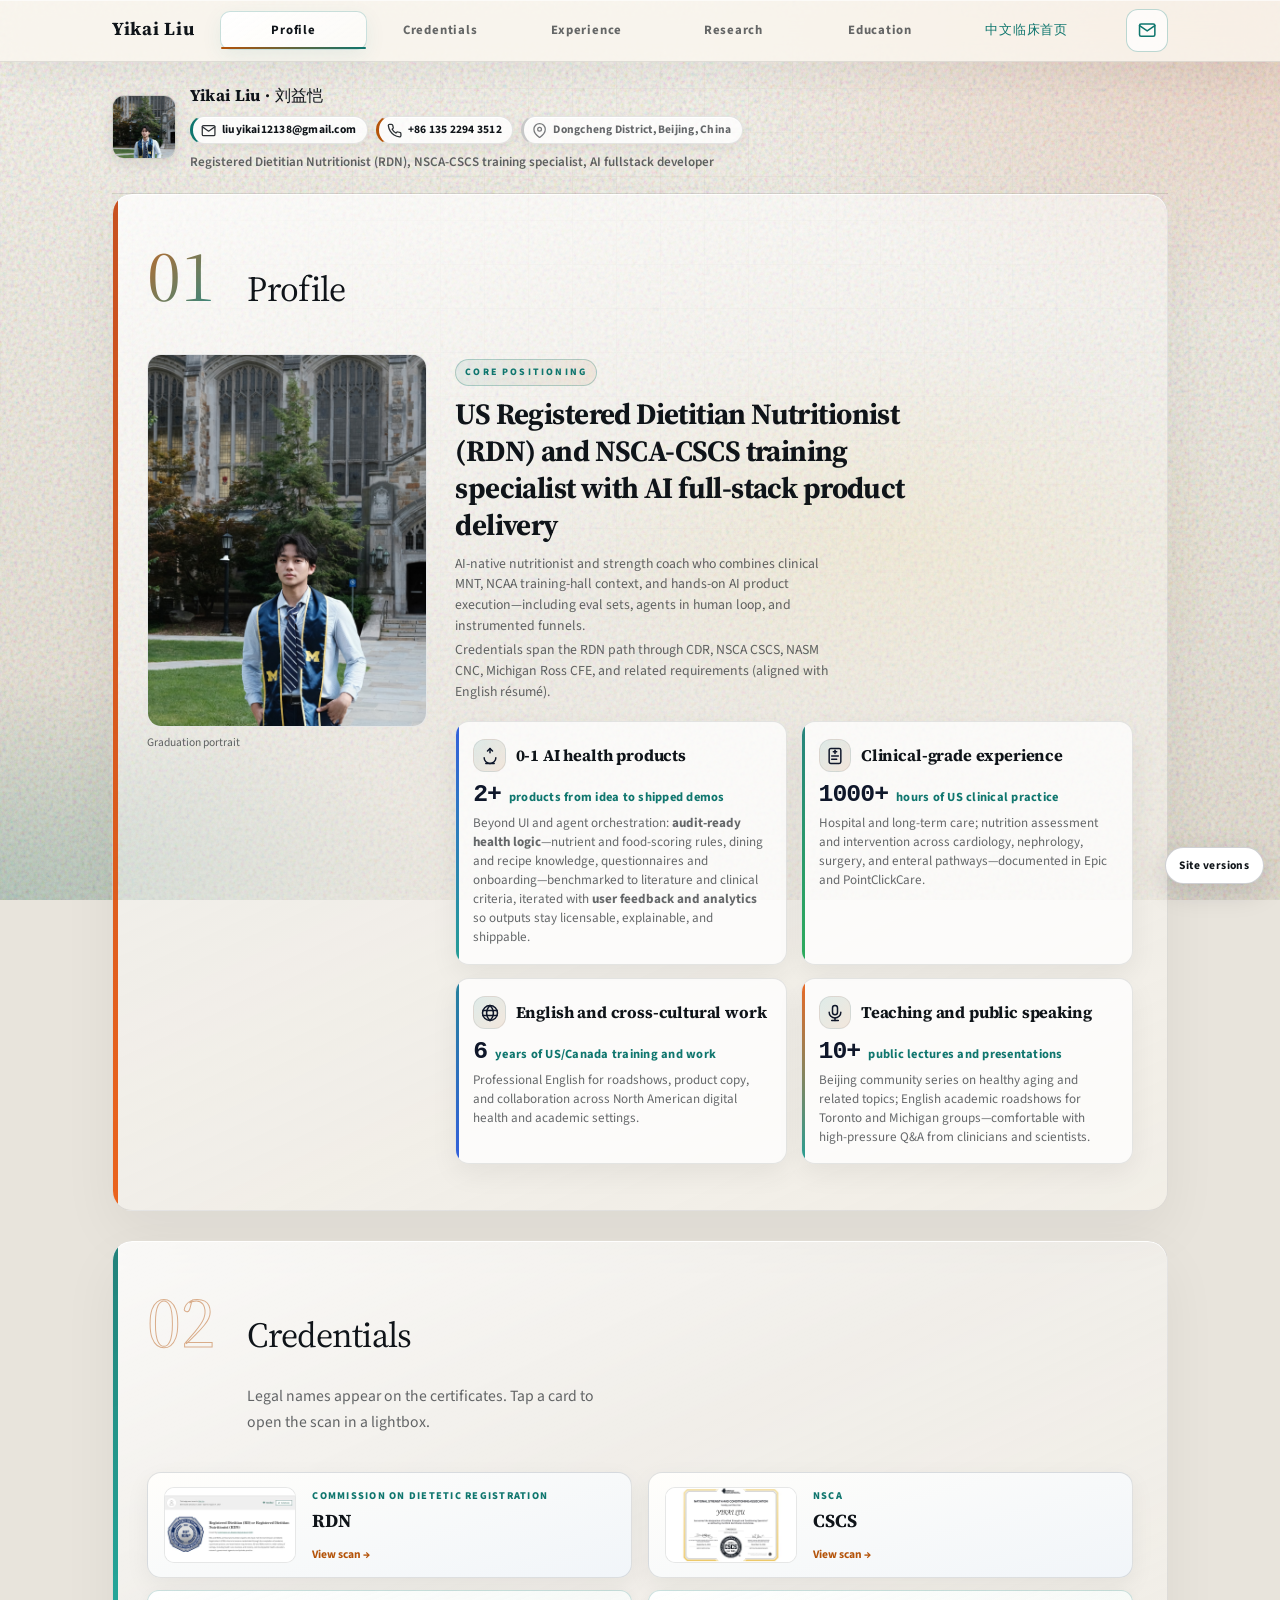
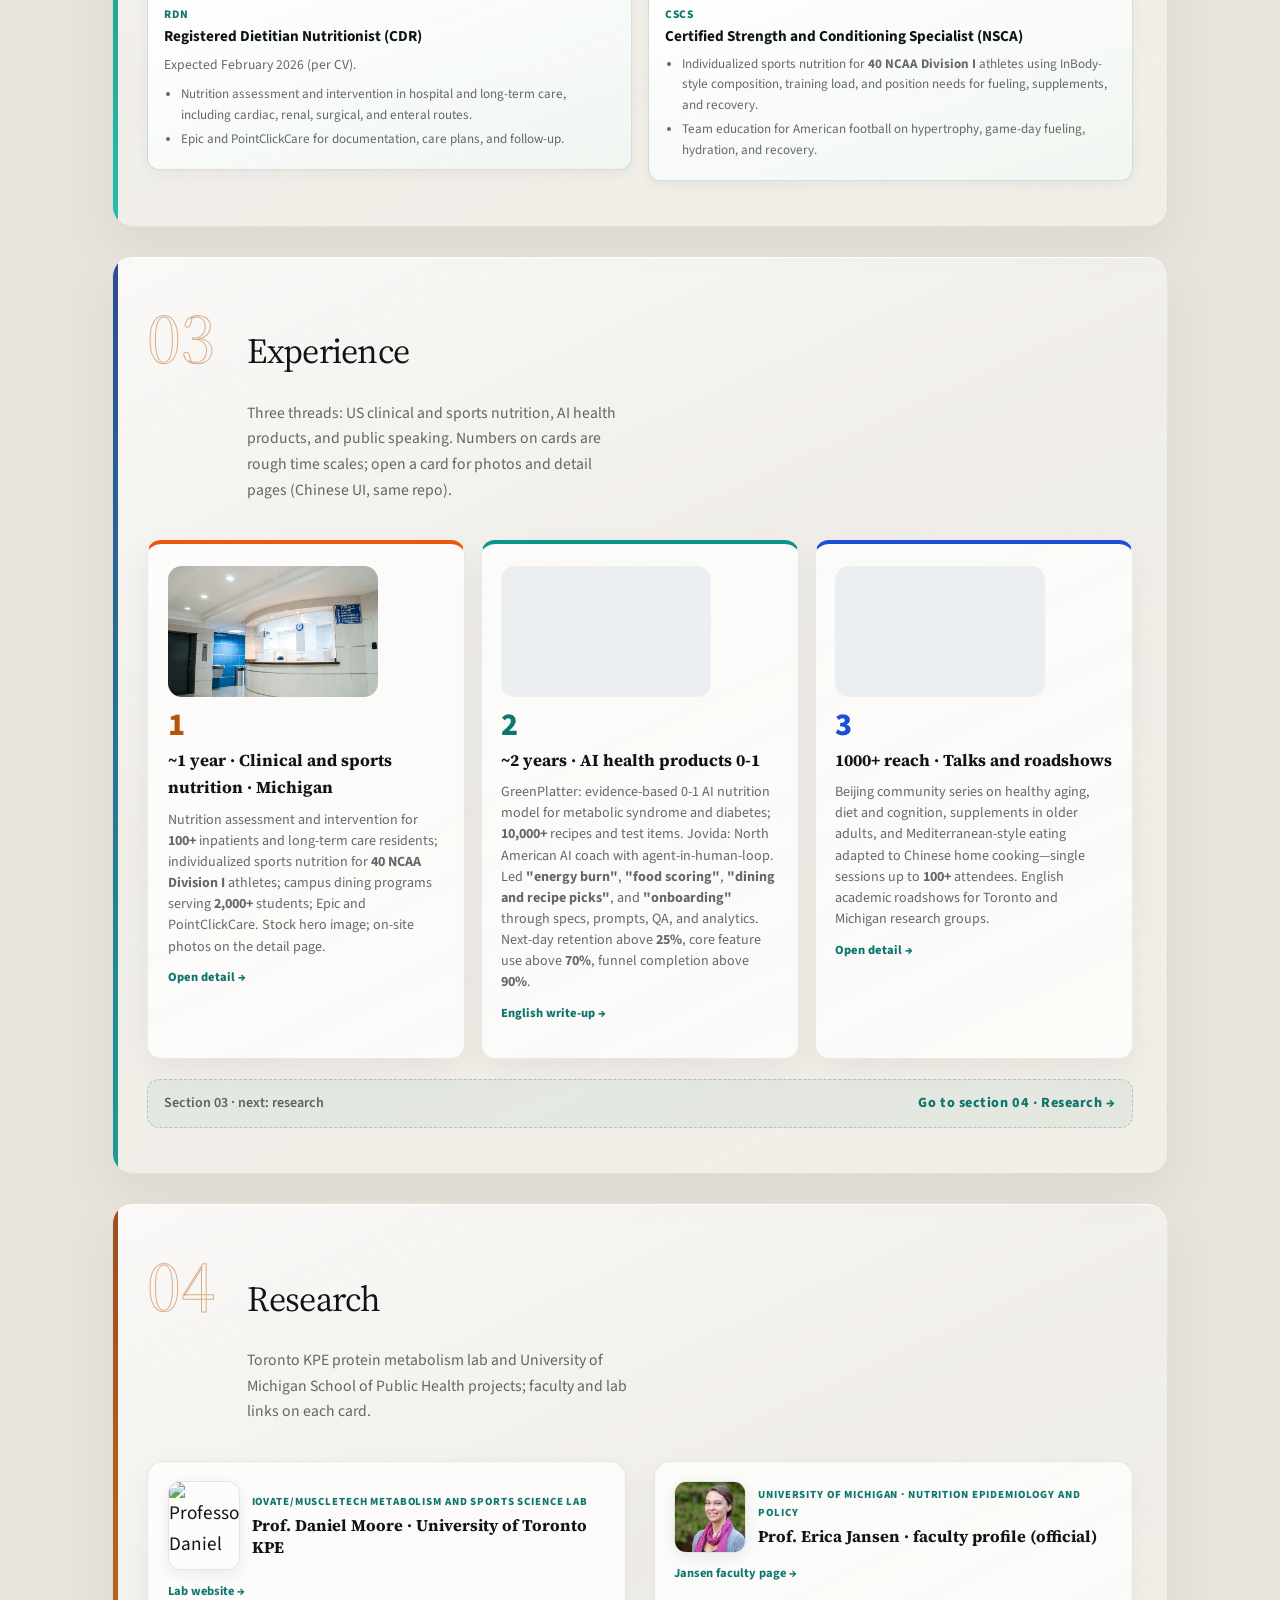
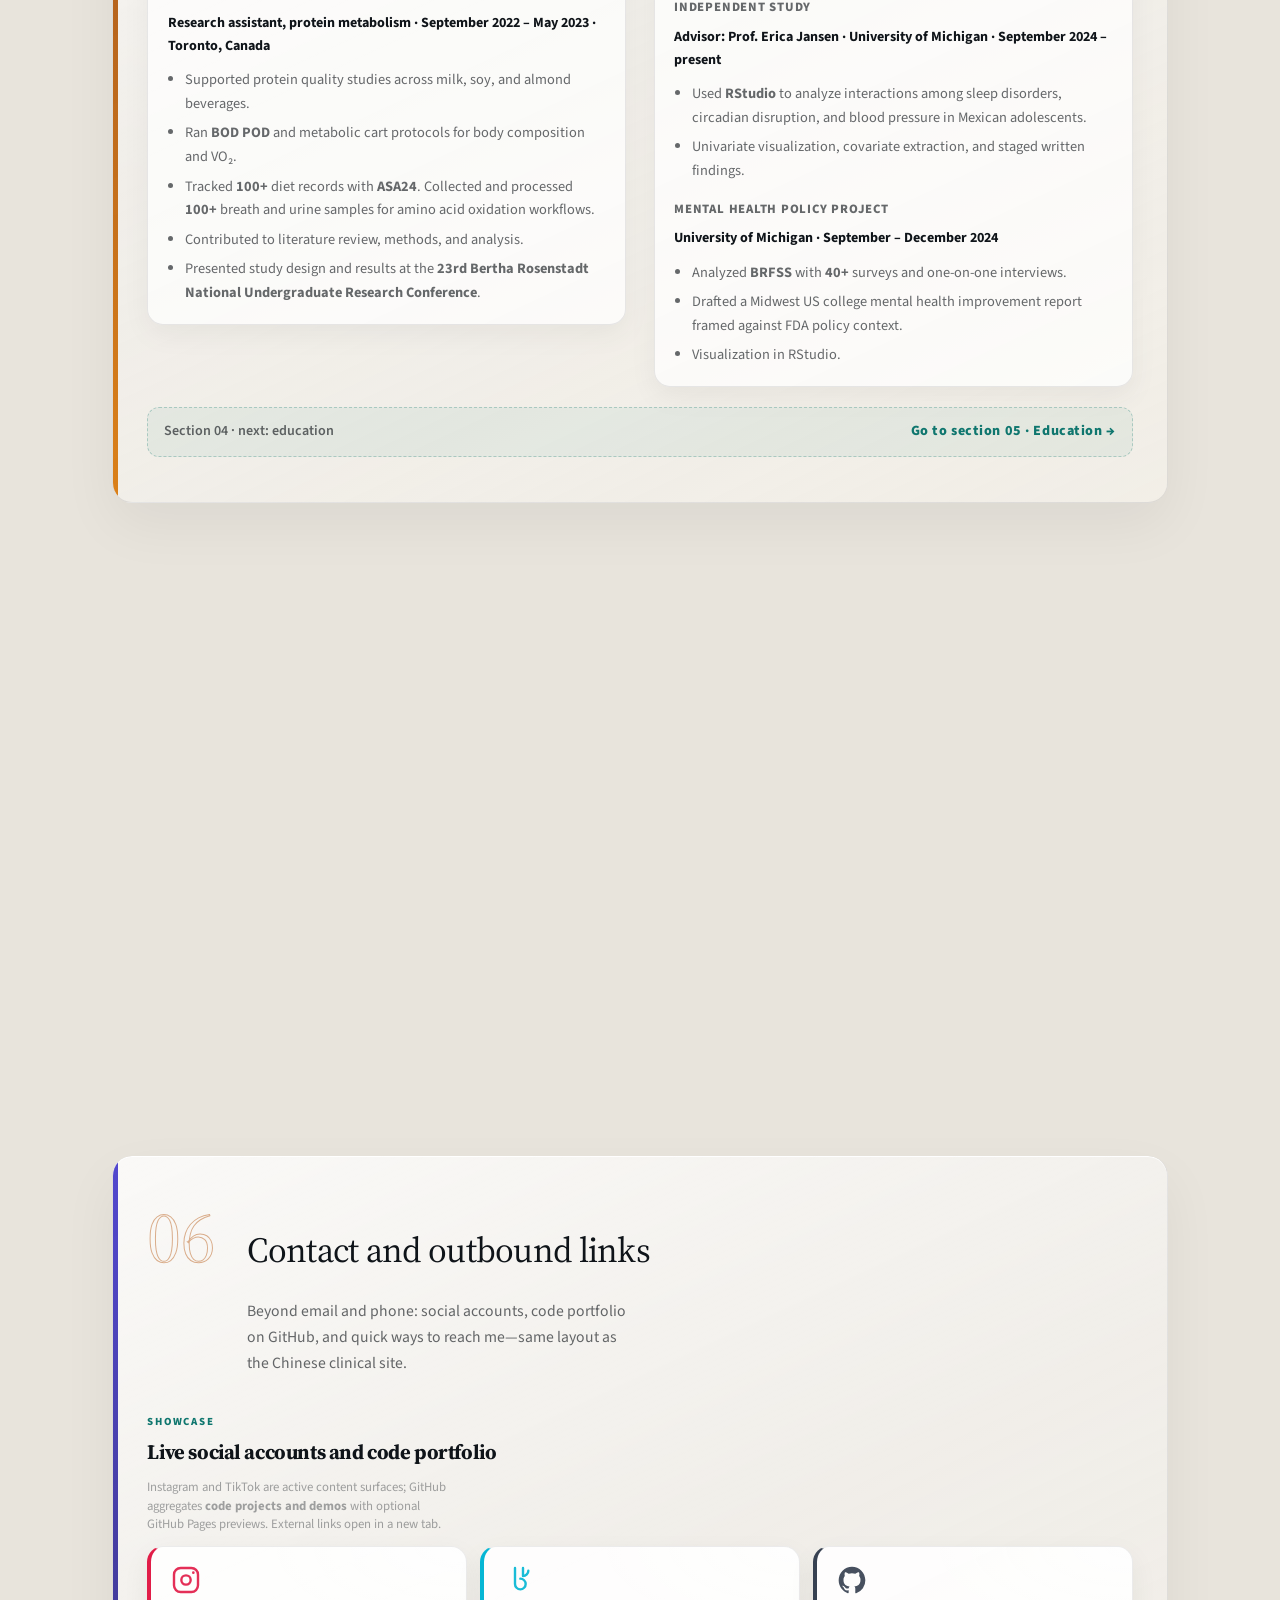
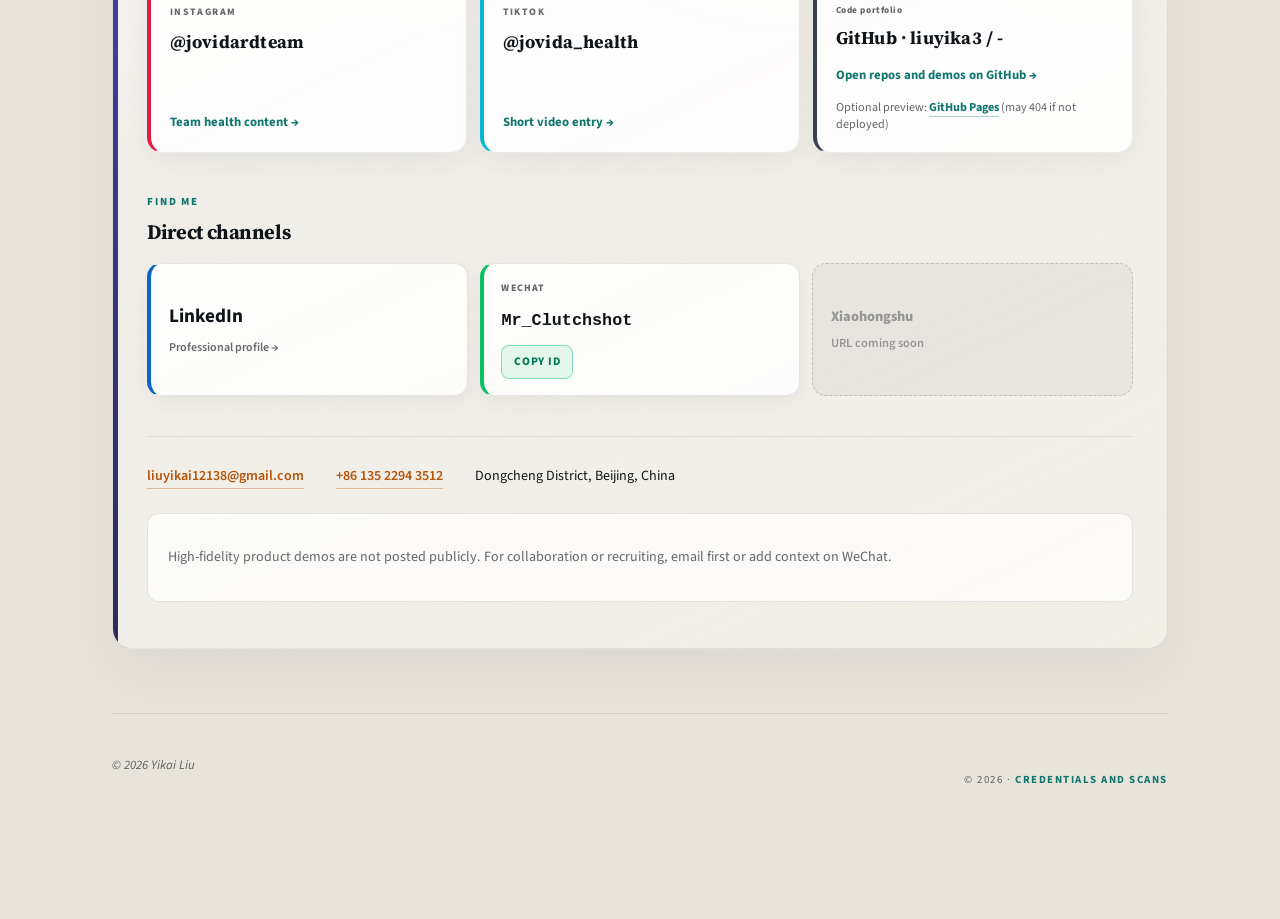
==== index.html @ 3b14b710 "Sync English clinical-layout site: RDN, NSCA-CSCS, AI full-stack; links to Chinese Pages." ====
<!DOCTYPE html>
<html lang="en">
<head>
  <meta charset="utf-8" />
  <meta name="viewport" content="width=device-width, initial-scale=1" />
  <title>Yikai Liu · Clinical nutrition · RDN · Michigan</title>
  <meta name="description" content="Registered Dietitian Nutritionist (RDN), NSCA-CSCS training specialist, AI fullstack developer. US clinical, NCAA Division I sports nutrition, GreenPlatter and Jovida 0-1." />
  <link rel="alternate" hreflang="zh-Hans" href="https://liuyika3.github.io/personal_website_medical/index.html" />
  <link rel="alternate" hreflang="en" href="./" />
  <link rel="icon" href="images/favicon.svg" type="image/svg+xml" />
  <link rel="preconnect" href="https://fonts.googleapis.com" />
  <link rel="preconnect" href="https://fonts.gstatic.com" crossorigin />
  <link href="https://fonts.googleapis.com/css2?family=Noto+Sans+SC:wght@400;500;600;700&family=Noto+Serif+SC:wght@400;600;700&display=swap" rel="stylesheet" />
  <link href="https://fonts.googleapis.com/css2?family=Source+Sans+3:wght@400;500;600;700&family=Source+Serif+4:ital,opsz,wght@0,8..60,400;0,8..60,600;0,8..60,700&display=swap" rel="stylesheet" />
  <link rel="stylesheet" href="site.css" />
  <link rel="stylesheet" href="site-en.css" />
</head>
<body class="burst has-site-chrome">
  <a class="skip-link" href="#intro">Skip to main content</a>
  <header class="site-chrome" role="banner">
    <div class="site-chrome__bar">
      <div class="site-chrome__inner">
        <a class="site-chrome__brand" href="index.html">Yikai Liu</a>
        <nav class="site-chrome__nav" id="site-home-nav" aria-label="On this page">
          <a href="#intro" data-spy="intro">Profile</a>
          <a href="#certs" data-spy="certs">Credentials</a>
          <a href="#work3" data-spy="work3">Experience</a>
          <a href="#research" data-spy="research">Research</a>
          <a href="#education" data-spy="education">Education</a>
          <a href="https://liuyika3.github.io/personal_website_medical/index.html" hreflang="zh-Hans" class="site-chrome__lang" style="font-weight:700;color:var(--accent-2)">中文临床首页</a>
        </nav>
        <a class="site-chrome__contact" href="#contact" data-spy="contact" aria-label="Contact">
          <svg viewBox="0 0 24 24" width="20" height="20" fill="none" stroke="currentColor" stroke-width="2" stroke-linecap="round" stroke-linejoin="round" aria-hidden="true"><path d="M4 4h16c1.1 0 2 .9 2 2v12c0 1.1-.9 2-2 2H4c-1.1 0-2-.9-2-2V6c0-1.1.9-2 2-2z" /><path d="m22 6-10 7L2 6" /></svg>
        </a>
      </div>
    </div>
  </header>

  <div class="atmosphere" aria-hidden="true"></div>
  <div class="grid-trace" aria-hidden="true"></div>

  <div class="wrap">
    <header class="mast mast--site">
      <div class="mast-left">
        <div class="mast-identity">
          <img class="mast-identity__photo" src="images/hero-portrait.jpg" width="64" height="64" alt="" />
          <div>
            <a href="index.html" class="mast-identity__name">Yikai Liu · 刘益恺</a>
            <div class="mast-identity__contact-row" role="group" aria-label="Contact">
              <a class="mast-chip mast-chip--mail" href="mailto:liuyikai12138@gmail.com">
                <svg class="mast-chip__ic" viewBox="0 0 24 24" fill="none" stroke="currentColor" stroke-width="2" stroke-linecap="round" stroke-linejoin="round" aria-hidden="true"><path d="M4 4h16c1.1 0 2 .9 2 2v12c0 1.1-.9 2-2 2H4c-1.1 0-2-.9-2-2V6c0-1.1.9-2 2-2z" /><path d="m22 6-10 7L2 6" /></svg>
                <span class="mast-chip__text">liuyikai12138@gmail.com</span>
              </a>
              <a class="mast-chip mast-chip--tel" href="tel:+8613522943512">
                <svg class="mast-chip__ic" viewBox="0 0 24 24" fill="none" stroke="currentColor" stroke-width="2" stroke-linecap="round" stroke-linejoin="round" aria-hidden="true"><path d="M22 16.92v3a2 2 0 0 1-2.18 2 19.79 19.79 0 0 1-8.63-3.07 19.5 19.5 0 0 1-6-6 19.79 19.79 0 0 1-3.07-8.67A2 2 0 0 1 4.11 2h3a2 2 0 0 1 2 1.72 12.84 12.84 0 0 0 .7 2.81 2 2 0 0 1-.45 2.11L8.09 9.91a16 16 0 0 0 6 6l1.27-1.27a2 2 0 0 1 2.11-.45 12.84 12.84 0 0 0 2.81.7A2 2 0 0 1 22 16.92z" /></svg>
                <span class="mast-chip__text">+86 135 2294 3512</span>
              </a>
              <span class="mast-chip mast-chip--geo">
                <svg class="mast-chip__ic" viewBox="0 0 24 24" fill="none" stroke="currentColor" stroke-width="2" stroke-linecap="round" stroke-linejoin="round" aria-hidden="true"><path d="M21 10c0 7-9 13-9 13s-9-6-9-13a9 9 0 0 1 18 0z" /><circle cx="12" cy="10" r="3" /></svg>
                <span class="mast-chip__text">Dongcheng District, Beijing, China</span>
              </span>
            </div>
            <p class="mast-identity__role" style="margin:0.55rem 0 0;font-size:0.82rem;line-height:1.45;color:var(--ink-muted);max-width:42rem">Registered Dietitian Nutritionist (RDN), NSCA-CSCS training specialist, AI fullstack developer</p>
          </div>
        </div>
      </div>
    </header>

    <section id="intro" class="js-reveal hr-profile content-module" data-mod="1">
      <div class="section-head">
        <span class="section-num filled" aria-hidden="true">01</span>
        <h2 class="section-title">Profile</h2>
      </div>
      <div class="hr-profile__grid">
        <div class="hr-profile__photos">
          <figure class="hr-photo hr-photo--grad">
            <div class="hr-photo__frame">
              <img src="images/hero-portrait.jpg" alt="Yikai Liu · graduation portrait" />
            </div>
            <figcaption>Graduation portrait</figcaption>
          </figure>
        </div>
        <div class="hr-profile__copy">
          <div class="cap-hero">
            <div class="cap-hero__head reveal-stack" aria-label="Core positioning">
              <p class="cap-hero__kicker">Core positioning</p>
              <h3 class="cap-hero__title">US Registered Dietitian Nutritionist (RDN) and NSCA-CSCS training specialist with AI full-stack product delivery</h3>
              <p class="cap-hero__sub">
                <span class="cap-hero__subline">AI-native nutritionist and strength coach who combines clinical MNT, NCAA training-hall context, and hands-on AI product execution—including eval sets, agents in human loop, and instrumented funnels.</span>
                <span class="cap-hero__subline">Credentials span the RDN path through CDR, NSCA CSCS, NASM CNC, Michigan Ross CFE, and related requirements (aligned with English résumé).</span>
              </p>
            </div>

            <div class="cap-grid" aria-label="Highlights">
              <article class="cap-card" data-cap-tone="ai">
                <div class="cap-card__top">
                  <span class="cap-card__icon" aria-hidden="true">
                    <svg viewBox="0 0 24 24" width="20" height="20" fill="none" stroke="currentColor" stroke-width="1.8" stroke-linecap="round" stroke-linejoin="round">
                      <path d="M5 14a7 7 0 0 0 14 0" />
                      <path d="M12 3v5" />
                      <path d="M9 6l3-3 3 3" />
                      <path d="M7 21h10" />
                    </svg>
                  </span>
                  <h4 class="cap-card__title">0-1 AI health products</h4>
                </div>
                <div class="cap-card__metric">
                  <span class="cap-card__num">2+</span>
                  <span class="cap-card__unit">products from idea to shipped demos</span>
                </div>
                <p class="cap-card__desc">Beyond UI and agent orchestration: <strong>audit-ready health logic</strong>—nutrient and food-scoring rules, dining and recipe knowledge, questionnaires and onboarding—benchmarked to literature and clinical criteria, iterated with <strong>user feedback and analytics</strong> so outputs stay licensable, explainable, and shippable.</p>
              </article>

              <article class="cap-card" data-cap-tone="clinical">
                <div class="cap-card__top">
                  <span class="cap-card__icon" aria-hidden="true">
                    <svg viewBox="0 0 24 24" width="20" height="20" fill="none" stroke="currentColor" stroke-width="1.8" stroke-linecap="round" stroke-linejoin="round">
                      <path d="M10 7h4" />
                      <path d="M12 5v4" />
                      <path d="M7 3h10a2 2 0 0 1 2 2v14a2 2 0 0 1-2 2H7a2 2 0 0 1-2-2V5a2 2 0 0 1 2-2z" />
                      <path d="M8 12h8" />
                      <path d="M8 16h6" />
                    </svg>
                  </span>
                  <h4 class="cap-card__title">Clinical-grade experience</h4>
                </div>
                <div class="cap-card__metric">
                  <span class="cap-card__num">1000+</span>
                  <span class="cap-card__unit">hours of US clinical practice</span>
                </div>
                <p class="cap-card__desc">Hospital and long-term care; nutrition assessment and intervention across cardiology, nephrology, surgery, and enteral pathways—documented in Epic and PointClickCare.</p>
              </article>

              <article class="cap-card" data-cap-tone="english">
                <div class="cap-card__top">
                  <span class="cap-card__icon" aria-hidden="true">
                    <svg viewBox="0 0 24 24" width="20" height="20" fill="none" stroke="currentColor" stroke-width="1.8" stroke-linecap="round" stroke-linejoin="round">
                      <path d="M12 21a9 9 0 1 0-9-9 9 9 0 0 0 9 9z" />
                      <path d="M3.6 9h16.8" />
                      <path d="M3.6 15h16.8" />
                      <path d="M12 3c2.6 2.4 4.1 5.6 4.1 9s-1.5 6.6-4.1 9" />
                      <path d="M12 3c-2.6 2.4-4.1 5.6-4.1 9s1.5 6.6 4.1 9" />
                    </svg>
                  </span>
                  <h4 class="cap-card__title">English and cross-cultural work</h4>
                </div>
                <div class="cap-card__metric">
                  <span class="cap-card__num">6</span>
                  <span class="cap-card__unit">years of US/Canada training and work</span>
                </div>
                <p class="cap-card__desc">Professional English for roadshows, product copy, and collaboration across North American digital health and academic settings.</p>
              </article>

              <article class="cap-card" data-cap-tone="talk">
                <div class="cap-card__top">
                  <span class="cap-card__icon" aria-hidden="true">
                    <svg viewBox="0 0 24 24" width="20" height="20" fill="none" stroke="currentColor" stroke-width="1.8" stroke-linecap="round" stroke-linejoin="round">
                      <path d="M12 14a3 3 0 0 0 3-3V6a3 3 0 0 0-6 0v5a3 3 0 0 0 3 3z" />
                      <path d="M19 11a7 7 0 0 1-14 0" />
                      <path d="M12 18v3" />
                      <path d="M8 21h8" />
                    </svg>
                  </span>
                  <h4 class="cap-card__title">Teaching and public speaking</h4>
                </div>
                <div class="cap-card__metric">
                  <span class="cap-card__num">10+</span>
                  <span class="cap-card__unit">public lectures and presentations</span>
                </div>
                <p class="cap-card__desc">Beijing community series on healthy aging and related topics; English academic roadshows for Toronto and Michigan groups—comfortable with high-pressure Q&amp;A from clinicians and scientists.</p>
              </article>
            </div>
          </div>
        </div>
      </div>
    </section>

    <section id="certs" class="js-reveal content-module" data-mod="2">
      <div class="section-head">
        <span class="section-num" aria-hidden="true">02</span>
        <h2 class="section-title">Credentials</h2>
        <p class="section-sub">Legal names appear on the certificates. Tap a card to open the scan in a lightbox.</p>
      </div>
      <div class="cert-pair-actions cert-pair-actions--preview">
        <div class="cert-pair-col">
          <button type="button" class="cert-zoom-trigger" data-cert-zoom="images/cert-rdn.jpg" data-cert-title="Registered Dietitian Nutritionist">
            <span class="cert-zoom-trigger__preview" aria-hidden="true">
              <img src="images/cert-rdn-thumb.jpg" alt="" />
            </span>
            <span class="cert-zoom-trigger__body">
              <span class="cert-zoom-trigger__k">COMMISSION ON DIETETIC REGISTRATION</span>
              <span class="cert-zoom-trigger__t">RDN</span>
              <span class="cert-zoom-trigger__hint">View scan →</span>
            </span>
          </button>
          <div class="cert-cap-card" aria-label="RDN summary">
            <p class="cert-cap-card__abbr">RDN</p>
            <p class="cert-cap-card__title">Registered Dietitian Nutritionist (CDR)</p>
            <p style="margin:0 0 0.5rem;font-size:0.85rem;color:var(--ink-muted)">Expected February 2026 (per CV).</p>
            <ul class="cert-cap-card__list">
              <li>Nutrition assessment and intervention in hospital and long-term care, including cardiac, renal, surgical, and enteral routes.</li>
              <li>Epic and PointClickCare for documentation, care plans, and follow-up.</li>
            </ul>
          </div>
        </div>
        <div class="cert-pair-col">
          <button type="button" class="cert-zoom-trigger" data-cert-zoom="images/cert-cscs.jpg" data-cert-title="Certified Strength and Conditioning Specialist (CSCS)">
            <span class="cert-zoom-trigger__preview" aria-hidden="true">
              <img src="images/cert-cscs-thumb.jpg" alt="" />
            </span>
            <span class="cert-zoom-trigger__body">
              <span class="cert-zoom-trigger__k">NSCA</span>
              <span class="cert-zoom-trigger__t">CSCS</span>
              <span class="cert-zoom-trigger__hint">View scan →</span>
            </span>
          </button>
          <div class="cert-cap-card" aria-label="CSCS summary">
            <p class="cert-cap-card__abbr">CSCS</p>
            <p class="cert-cap-card__title">Certified Strength and Conditioning Specialist (NSCA)</p>
            <ul class="cert-cap-card__list">
              <li>Individualized sports nutrition for <strong>40</strong> <strong>NCAA Division I</strong> athletes using InBody-style composition, training load, and position needs for fueling, supplements, and recovery.</li>
              <li>Team education for American football on hypertrophy, game-day fueling, hydration, and recovery.</li>
            </ul>
          </div>
        </div>
      </div>
    </section>

    <section id="work3" class="js-reveal content-module" data-mod="3">
      <div class="section-head">
        <span class="section-num" aria-hidden="true">03</span>
        <h2 class="section-title">Experience</h2>
        <p class="section-sub">Three threads: US clinical and sports nutrition, AI health products, and public speaking. Numbers on cards are rough time scales; open a card for photos and detail pages (Chinese UI, same repo).</p>
      </div>
      <div class="work3 work3--shots">
        <a class="work3__card work3__card--action" href="https://liuyika3.github.io/personal_website_medical/work-north-america.html">
          <figure class="work3__shot work3__shot--stock figure-pro"><img src="images/home-work-clinical.jpg" alt="Stock: hospital environment (Unsplash)" loading="lazy" decoding="async" /></figure>
          <div class="work3__num">1</div>
          <h3 class="work3__t">~1 year · Clinical and sports nutrition · Michigan</h3>
          <p class="work3__p">Nutrition assessment and intervention for <strong>100+</strong> inpatients and long-term care residents; individualized sports nutrition for <strong>40</strong> <strong>NCAA Division I</strong> athletes; campus dining programs serving <strong>2,000+</strong> students; Epic and PointClickCare. Stock hero image; on-site photos on the detail page.</p>
          <p class="work3__go">Open detail →</p>
        </a>
        <a class="work3__card work3__card--action" href="work-ai-health-en.html">
          <figure class="work3__shot work3__shot--stock figure-pro"><img src="images/home-work-ai.jpg" alt="Stock: health tech collaboration (Unsplash)" loading="lazy" decoding="async" /></figure>
          <div class="work3__num">2</div>
          <h3 class="work3__t">~2 years · AI health products 0-1</h3>
          <p class="work3__p">GreenPlatter: evidence-based 0-1 AI nutrition model for metabolic syndrome and diabetes; <strong>10,000+</strong> recipes and test items. Jovida: North American AI coach with agent-in-human-loop. Led <strong>"energy burn"</strong>, <strong>"food scoring"</strong>, <strong>"dining and recipe picks"</strong>, and <strong>"onboarding"</strong> through specs, prompts, QA, and analytics. Next-day retention above <strong>25%</strong>, core feature use above <strong>70%</strong>, funnel completion above <strong>90%</strong>.</p>
          <p class="work3__go">English write-up →</p>
        </a>
        <a class="work3__card work3__card--action" href="https://liuyika3.github.io/personal_website_medical/work-roadshows.html">
          <figure class="work3__shot work3__shot--stock figure-pro"><img src="images/work-stock-roadshow.jpg" alt="Stock: conference (Unsplash)" loading="lazy" decoding="async" /></figure>
          <div class="work3__num">3</div>
          <h3 class="work3__t">1000+ reach · Talks and roadshows</h3>
          <p class="work3__p">Beijing community series on healthy aging, diet and cognition, supplements in older adults, and Mediterranean-style eating adapted to Chinese home cooking—single sessions up to <strong>100+</strong> attendees. English academic roadshows for Toronto and Michigan research groups.</p>
          <p class="work3__go">Open detail →</p>
        </a>
      </div>
      <div class="module-strip" role="note">
        <span>Section 03 · next: research</span>
        <a href="#research">Go to section 04 · Research →</a>
      </div>
    </section>

    <section id="research" class="js-reveal content-module" data-mod="4">
      <div class="section-head">
        <span class="section-num" aria-hidden="true">04</span>
        <h2 class="section-title">Research</h2>
        <p class="section-sub">Toronto KPE protein metabolism lab and University of Michigan School of Public Health projects; faculty and lab links on each card.</p>
      </div>
      <div class="research-hub">
        <article class="research-block" aria-labelledby="res-uoft-h">
          <div class="research-block__head">
            <a id="res-uoft-h" class="research-block__faculty" href="https://kpe.utoronto.ca/faculty/moore-daniel" target="_blank" rel="noopener noreferrer">
              <img class="research-block__photo" src="https://kpe.utoronto.ca/sites/default/files/styles/thumbnail/public/image/person/Dan%20Moore.jpg?itok=R5kFf954" width="72" height="90" alt="Professor Daniel Moore" loading="lazy" decoding="async" />
              <span class="research-block__faculty-meta">
                <span class="research-block__lab">Iovate/Muscletech Metabolism and Sports Science Lab</span>
                <span class="research-block__pi">Prof. Daniel Moore · University of Toronto KPE</span>
              </span>
            </a>
            <a class="research-block__lablink" href="https://kpe.utoronto.ca/laboratory/iovatemuscletech-metabolism-sports-science-lab" target="_blank" rel="noopener noreferrer">Lab website →</a>
          </div>
          <p class="research-block__role">Research assistant, protein metabolism · September 2022 – May 2023 · Toronto, Canada</p>
          <ul>
            <li>Supported protein quality studies across milk, soy, and almond beverages.</li>
            <li>Ran <strong>BOD POD</strong> and metabolic cart protocols for body composition and VO₂.</li>
            <li>Tracked <strong>100+</strong> diet records with <strong>ASA24</strong>. Collected and processed <strong>100+</strong> breath and urine samples for amino acid oxidation workflows.</li>
            <li>Contributed to literature review, methods, and analysis.</li>
            <li>Presented study design and results at the <strong>23rd Bertha Rosenstadt National Undergraduate Research Conference</strong>.</li>
          </ul>
        </article>
        <article class="research-block" aria-labelledby="res-umich-h">
          <div class="research-block__head">
            <a id="res-umich-h" class="research-block__faculty" href="https://sph.umich.edu/faculty-profiles/jansen-erica.html" target="_blank" rel="noopener noreferrer">
              <img class="research-block__photo" src="images/faculty-erica-jansen.jpg" width="72" height="90" alt="Professor Erica Jansen" loading="lazy" decoding="async" />
              <span class="research-block__faculty-meta">
                <span class="research-block__lab">University of Michigan · Nutrition epidemiology and policy</span>
                <span class="research-block__pi">Prof. Erica Jansen · faculty profile (official)</span>
              </span>
            </a>
            <a class="research-block__lablink" href="https://sph.umich.edu/faculty-profiles/jansen-erica.html" target="_blank" rel="noopener noreferrer">Jansen faculty page →</a>
          </div>
          <p class="research-block__sub">Independent study</p>
          <p class="research-block__role">Advisor: Prof. Erica Jansen · University of Michigan · September 2024 – present</p>
          <ul>
            <li>Used <strong>RStudio</strong> to analyze interactions among sleep disorders, circadian disruption, and blood pressure in Mexican adolescents.</li>
            <li>Univariate visualization, covariate extraction, and staged written findings.</li>
          </ul>
          <p class="research-block__sub">Mental health policy project</p>
          <p class="research-block__role">University of Michigan · September – December 2024</p>
          <ul>
            <li>Analyzed <strong>BRFSS</strong> with <strong>40+</strong> surveys and one-on-one interviews.</li>
            <li>Drafted a Midwest US college mental health improvement report framed against FDA policy context.</li>
            <li>Visualization in RStudio.</li>
          </ul>
        </article>
      </div>
      <div class="module-strip" role="note">
        <span>Section 04 · next: education</span>
        <a href="#education">Go to section 05 · Education →</a>
      </div>
    </section>

    <section id="education" class="js-reveal content-module" data-mod="5">
      <div class="section-head">
        <span class="section-num" aria-hidden="true">05</span>
        <h2 class="section-title">Education</h2>
        <p class="section-sub">Dual MPH (Nutrition Science + Physical Activity and Nutrition / applied exercise science), University of Michigan, May 2025; BSc Kinesiology, University of Toronto, June 2023. Detail pages are in Chinese.</p>
      </div>
      <div class="edu-hub">
        <a class="edu-hub-card" href="https://liuyika3.github.io/personal_website_medical/education-umich.html">
          <div class="edu-hub-card__row">
            <img class="edu-hub-card__logo" src="images/edu-umich-logo.jpg" width="72" height="72" alt="University of Michigan" />
            <div class="edu-hub-card__text">
              <div class="edu-hub-card__school">University of Michigan</div>
              <h3 class="edu-hub-card__deg">Dual MPH · May 2025</h3>
              <p class="edu-hub-card__hint">Dual degree details, clinical and varsity, Ross CFE →</p>
            </div>
            <figure class="edu-hub-card__thumb" aria-hidden="true">
              <img src="images/about-header.jpg" alt="" />
            </figure>
          </div>
        </a>
        <a class="edu-hub-card" href="https://liuyika3.github.io/personal_website_medical/education-utoronto.html">
          <div class="edu-hub-card__row">
            <img class="edu-hub-card__logo" src="images/edu-uoft-logo.jpg" width="72" height="72" alt="University of Toronto" />
            <div class="edu-hub-card__text">
              <div class="edu-hub-card__school">University of Toronto</div>
              <h3 class="edu-hub-card__deg">BSc, Kinesiology · June 2023</h3>
              <p class="edu-hub-card__hint">Undergraduate focus and degree scan →</p>
            </div>
            <figure class="edu-hub-card__thumb" aria-hidden="true">
              <img src="images/edu-uoft-degree.jpg" alt="" />
            </figure>
          </div>
        </a>
      </div>
      <div class="module-strip" role="note">
        <span>Section 05 · next: contact</span>
        <a href="#contact">Go to section 06 · Contact →</a>
      </div>
    </section>

    <section id="contact" class="js-reveal content-module" data-mod="6">
      <div class="section-head">
        <span class="section-num" aria-hidden="true">06</span>
        <h2 class="section-title">Contact and outbound links</h2>
        <p class="section-sub">Beyond email and phone: social accounts, code portfolio on GitHub, and quick ways to reach me—same layout as the Chinese clinical site.</p>
      </div>

      <div class="presence-hub">
        <div>
          <p class="presence-hub__kicker">Showcase</p>
          <h3 class="presence-hub__label">Live social accounts and code portfolio</h3>
          <p class="presence-hub__note">Instagram and TikTok are active content surfaces; GitHub aggregates <strong>code projects and demos</strong> with optional GitHub Pages previews. External links open in a new tab.</p>
          <div class="presence-cards">
            <a class="presence-card presence-card--ig" href="https://www.instagram.com/jovidardteam/" target="_blank" rel="noopener noreferrer">
              <svg class="presence-card__ic" viewBox="0 0 24 24" aria-hidden="true" fill="none" stroke="#e11d48" stroke-width="1.8" stroke-linecap="round" stroke-linejoin="round"><rect x="3" y="3" width="18" height="18" rx="5" /><circle cx="12" cy="12" r="3.5" /><circle cx="17.5" cy="6.5" r="1" fill="#e11d48" stroke="none" /></svg>
              <span class="presence-card__badge">Instagram</span>
              <span class="presence-card__handle">@jovidardteam</span>
              <p class="presence-card__hint">Team health content →</p>
            </a>
            <a class="presence-card presence-card--tt" href="https://www.tiktok.com/@jovida_health" target="_blank" rel="noopener noreferrer">
              <svg class="presence-card__ic" viewBox="0 0 24 24" aria-hidden="true" fill="none" stroke="#06b6d4" stroke-width="1.8" stroke-linecap="round" stroke-linejoin="round"><path d="M9 3v12a4 4 0 1 0 4-4" /><path d="M15 3v6a4 4 0 0 0 4-4" /></svg>
              <span class="presence-card__badge">TikTok</span>
              <span class="presence-card__handle">@jovida_health</span>
              <p class="presence-card__hint">Short video entry →</p>
            </a>
            <div class="presence-card presence-card--gh" role="group" aria-label="GitHub portfolio">
              <svg class="presence-card__ic" viewBox="0 0 24 24" aria-hidden="true" fill="#374151"><path d="M12 2C6.48 2 2 6.58 2 12.26c0 4.5 2.87 8.32 6.84 9.67.5.1.68-.22.68-.48 0-.24-.01-.87-.01-1.7-2.78.62-3.37-1.37-3.37-1.37-.45-1.18-1.11-1.5-1.11-1.5-.91-.64.07-.62.07-.62 1 .07 1.53 1.05 1.53 1.05.89 1.56 2.34 1.11 2.91.85.09-.66.35-1.11.63-1.37-2.22-.26-4.56-1.14-4.56-5.07 0-1.12.39-2.03 1.03-2.75-.1-.26-.45-1.3.1-2.72 0 0 .84-.27 2.75 1.05a9.4 9.4 0 0 1 5 0c1.91-1.32 2.75-1.05 2.75-1.05.55 1.42.2 2.46.1 2.72.64.72 1.03 1.63 1.03 2.75 0 3.94-2.34 4.8-4.57 5.06.36.32.68.94.68 1.9 0 1.37-.01 2.48-.01 2.82 0 .27.18.59.69.48A10.02 10.02 0 0 0 22 12.26C22 6.58 17.52 2 12 2z" /></svg>
              <span class="presence-card__badge">Code portfolio</span>
              <span class="presence-card__handle">GitHub · liuyika3 / -</span>
              <a class="presence-card__hint" href="https://github.com/liuyika3/-" target="_blank" rel="noopener noreferrer">Open repos and demos on GitHub →</a>
              <p class="presence-card__sub">Optional preview: <a href="https://liuyika3.github.io/-/" target="_blank" rel="noopener noreferrer">GitHub Pages</a> (may 404 if not deployed)</p>
            </div>
          </div>
        </div>

        <div>
          <p class="presence-hub__kicker">Find me</p>
          <h3 class="presence-hub__label">Direct channels</h3>
          <div class="find-me-row">
            <a class="find-me-chip find-me-chip--in" href="https://www.linkedin.com/in/yikai-liu-6101a425b" target="_blank" rel="noopener noreferrer">
              LinkedIn
              <span class="find-me-chip__sub">Professional profile →</span>
            </a>
            <div class="find-me-wx">
              <span class="find-me-wx__label">WeChat</span>
              <span class="find-me-wx__id">Mr_Clutchshot</span>
              <button type="button" class="find-me-wx__btn" data-copy-wx="Mr_Clutchshot" aria-label="Copy WeChat ID Mr_Clutchshot">Copy ID</button>
            </div>
            <div class="find-me-placeholder" aria-label="Xiaohongshu placeholder">
              <span>Xiaohongshu</span>
              <span class="find-me-placeholder__sub">URL coming soon</span>
            </div>
          </div>
        </div>
      </div>

      <div class="contact-strip">
        <a href="mailto:liuyikai12138@gmail.com">liuyikai12138@gmail.com</a>
        <a href="tel:+8613522943512">+86 135 2294 3512</a>
        <span>Dongcheng District, Beijing, China</span>
      </div>
      <div class="contact-extra">
        <p>High-fidelity product demos are not posted publicly. For collaboration or recruiting, email first or add context on WeChat.</p>
      </div>
    </section>

    <footer>
      <p class="colophon">© 2026 Yikai Liu</p>
      <div class="imprint">© 2026 · <a href="https://liuyika3.github.io/personal_website_medical/about.html">Credentials and scans</a></div>
    </footer>
  </div>

  <div class="version-fab" data-version-fab>
    <button type="button" class="version-fab__btn" aria-expanded="false" aria-controls="version-panel-home-en">Site versions</button>
    <div id="version-panel-home-en" class="version-fab__panel" hidden>
      <p>Current: <strong>English</strong></p>
      <a href="https://liuyika3.github.io/personal_website_medical/index-general.html">Chinese · General</a>
      <a href="https://liuyika3.github.io/personal_website_medical/index.html">Chinese · Clinical</a>
      <a href="https://liuyika3.github.io/personal_website_medical/index-ai.html">Chinese · AI product</a>
    </div>
  </div>

  <script src="site-ui.js"></script>
  <script>
    (function () {
      var nodes = document.querySelectorAll(".js-reveal");
      if (window.matchMedia("(prefers-reduced-motion: reduce)").matches) {
        nodes.forEach(function (n) { n.classList.add("is-visible"); });
        return;
      }
      if (!nodes.length || !("IntersectionObserver" in window)) {
        nodes.forEach(function (n) { n.classList.add("is-visible"); });
        return;
      }
      var io = new IntersectionObserver(
        function (entries) {
          entries.forEach(function (e) {
            if (e.isIntersecting) {
              e.target.classList.add("is-visible");
              io.unobserve(e.target);
            }
          });
        },
        { rootMargin: "0px 0px -8% 0px", threshold: 0.08 }
      );
      nodes.forEach(function (n) { io.observe(n); });
    })();
  </script>
</body>
</html>
---- site.css ----
:root {
  --font-sans: "Noto Sans SC", "PingFang SC", "Microsoft YaHei", system-ui, sans-serif;
  --font-serif: "Noto Serif SC", "Source Han Serif SC", "Songti SC", Georgia, serif;
  /* 固定顶栏高度：与 .site-chrome 同步 */
  --site-nav-h: clamp(3.15rem, 8vw, 3.65rem);
  --paper: #faf7f0;
  --paper-2: #f2ebe0;
  --ink: #0f1419;
  --ink-muted: rgba(15, 20, 25, 0.64);
  --ink-faint: rgba(15, 20, 25, 0.38);
  --accent: #b45309;
  --accent-2: #0f766e;
  --accent-soft: rgba(180, 83, 9, 0.14);
  --accent-teal-soft: rgba(15, 118, 110, 0.12);
  --ridge: #c9c2b4;
  --shadow: rgba(15, 20, 25, 0.08);
  --max: 72rem;
  --gutter: clamp(1.25rem, 4vw, 3rem);
  --ease-out: cubic-bezier(0.22, 1, 0.36, 1);
  --ease-spring: cubic-bezier(0.34, 1.56, 0.64, 1);
  font-synthesis: none;
}

*, *::before, *::after { box-sizing: border-box; }
html {
  scroll-behavior: smooth;
  overflow-x: clip;
}
body {
  margin: 0;
  color: var(--ink);
  background: var(--paper);
  font-family: var(--font-sans);
  font-size: clamp(1.05rem, 0.4vw + 1rem, 1.2rem);
  font-weight: 400;
  font-optical-sizing: auto;
  line-height: 1.65;
  letter-spacing: 0.01em;
  overflow-x: hidden;
}

/* 首页固定顶栏：为正文预留空间 */
body.has-site-chrome {
  padding-top: var(--site-nav-h);
}

.skip-link {
  position: absolute;
  left: 0;
  top: 0;
  padding: 0.5rem 1rem;
  background: var(--ink);
  color: var(--paper);
  font-size: 0.8rem;
  font-weight: 700;
  text-decoration: none;
  border-radius: 0 0 8px 0;
  z-index: 200;
  transform: translateY(-120%);
  transition: transform 0.2s var(--ease-out);
}
.skip-link:focus {
  transform: translateY(0);
  outline: 2px solid var(--accent-2);
  outline-offset: 2px;
}

/* —— 正规站点顶栏：品牌 + 四栏锚点 + 联系入口 —— */
.site-chrome {
  position: fixed;
  top: 0;
  left: 0;
  right: 0;
  z-index: 100;
  pointer-events: none;
}
.site-chrome__bar {
  pointer-events: auto;
  background: rgba(250, 247, 240, 0.82);
  border-bottom: 1px solid rgba(15, 20, 25, 0.1);
  box-shadow: 0 1px 0 rgba(255, 255, 255, 0.65) inset, 0 12px 40px rgba(15, 20, 25, 0.06);
  backdrop-filter: blur(16px) saturate(1.35);
  -webkit-backdrop-filter: blur(16px) saturate(1.35);
}
.site-chrome__inner {
  max-width: var(--max);
  margin: 0 auto;
  padding: 0.55rem var(--gutter);
  display: flex;
  align-items: center;
  gap: clamp(0.75rem, 2vw, 1.75rem);
  min-height: var(--site-nav-h);
  box-sizing: border-box;
}
.site-chrome__brand {
  flex-shrink: 0;
  font-family: var(--font-serif);
  font-weight: 700;
  font-size: clamp(1rem, 1.1vw + 0.85rem, 1.15rem);
  letter-spacing: 0.04em;
  color: var(--ink);
  text-decoration: none;
  white-space: nowrap;
  padding: 0.35rem 0;
  border-bottom: 2px solid transparent;
  transition: color 0.2s ease, border-color 0.2s ease;
}
.site-chrome__brand:hover {
  color: var(--accent-2);
  border-bottom-color: rgba(15, 118, 110, 0.35);
}
.site-chrome__nav {
  flex: 1;
  display: flex;
  align-items: stretch;
  justify-content: flex-end;
  gap: 0;
  min-width: 0;
}
.site-chrome__nav a {
  flex: 1 1 0;
  max-width: 9.5rem;
  display: flex;
  align-items: center;
  justify-content: center;
  text-align: center;
  font-size: clamp(0.68rem, 0.5vw + 0.62rem, 0.8rem);
  font-weight: 700;
  letter-spacing: 0.06em;
  text-transform: none;
  text-decoration: none;
  color: var(--ink-muted);
  padding: 0.5rem 0.35rem;
  border-radius: 10px;
  border: 1px solid transparent;
  transition:
    color 0.2s ease,
    background 0.25s ease,
    border-color 0.2s ease,
    box-shadow 0.25s ease;
}
.site-chrome__nav a:hover {
  color: var(--ink);
  background: rgba(255, 255, 255, 0.65);
  border-color: rgba(15, 20, 25, 0.08);
}
.site-chrome__nav a.is-active {
  color: var(--ink);
  background: linear-gradient(145deg, rgba(255, 255, 255, 0.95), rgba(255, 255, 255, 0.55));
  border-color: rgba(15, 118, 110, 0.22);
  box-shadow: 0 6px 20px rgba(15, 118, 110, 0.08);
}
.site-chrome__contact {
  flex-shrink: 0;
  display: inline-flex;
  align-items: center;
  justify-content: center;
  width: 2.65rem;
  height: 2.65rem;
  border-radius: 12px;
  text-decoration: none;
  color: var(--accent-2);
  border: 1px solid rgba(15, 118, 110, 0.28);
  background: rgba(255, 255, 255, 0.75);
  transition: transform 0.25s var(--ease-spring), box-shadow 0.25s ease, background 0.2s ease;
}
.site-chrome__contact:hover {
  transform: translateY(-2px);
  box-shadow: 0 8px 22px rgba(15, 118, 110, 0.15);
  background: #fff;
}
.site-chrome__contact.is-active {
  color: #fff;
  background: linear-gradient(135deg, #0f766e, #134e4a);
  border-color: rgba(15, 118, 110, 0.5);
  box-shadow: 0 8px 24px rgba(15, 118, 110, 0.25);
}
.site-chrome__contact svg {
  width: 1.15rem;
  height: 1.15rem;
}
@media (max-width: 720px) {
  .site-chrome__inner {
    flex-wrap: wrap;
    row-gap: 0.35rem;
    padding-top: 0.45rem;
    padding-bottom: 0.45rem;
  }
  .site-chrome__nav {
    order: 3;
    flex: 1 1 100%;
    justify-content: stretch;
    display: grid;
    grid-template-columns: repeat(auto-fill, minmax(4.75rem, 1fr));
    gap: 0.28rem;
  }
  .site-chrome__nav a {
    max-width: none;
    padding: 0.45rem 0.2rem;
    font-size: 0.66rem;
    letter-spacing: 0.04em;
  }
  .site-chrome__contact {
    margin-left: auto;
  }
}

/* —— 五大内容模块：卡片化分区（Vibe：层次 + 色条编码） —— */
section.content-module {
  position: relative;
  margin-bottom: clamp(1.15rem, 2.5vw, 1.85rem);
  border-radius: 20px;
  border: 1px solid rgba(15, 20, 25, 0.09);
  background:
    linear-gradient(155deg, rgba(255, 255, 255, 0.78) 0%, rgba(255, 255, 255, 0.38) 42%, rgba(250, 247, 240, 0.55) 100%);
  box-shadow:
    0 22px 56px rgba(15, 20, 25, 0.055),
    0 1px 0 rgba(255, 255, 255, 0.9) inset;
  overflow: clip;
  border-top: none;
}
section.content-module::before {
  content: "";
  position: absolute;
  left: 0;
  top: 0;
  bottom: 0;
  width: 5px;
  border-radius: 20px 0 0 20px;
  background: linear-gradient(180deg, var(--accent), var(--accent-2));
  opacity: 0.92;
  pointer-events: none;
}
section.content-module[data-mod="1"]::before {
  background: linear-gradient(180deg, #c2410c, #ea580c);
}
section.content-module[data-mod="2"]::before {
  background: linear-gradient(180deg, #0f766e, #14b8a6);
}
section.content-module[data-mod="3"]::before {
  background: linear-gradient(180deg, #1e3a8a, #0d9488);
}
section.content-module[data-mod="4"]::before {
  background: linear-gradient(180deg, #92400e, #d97706);
}
section.content-module[data-mod="5"]::before {
  background: linear-gradient(180deg, #134e4a, #0f172a);
}
section.content-module[data-mod="6"]::before {
  background: linear-gradient(180deg, #4338ca, #1e1b4b);
}
section.content-module .section-head {
  margin-bottom: clamp(1.35rem, 3vw, 2.25rem);
}
.module-strip {
  margin-top: 1.25rem;
  padding: 0.75rem 1rem;
  border-radius: 12px;
  font-size: 0.88rem;
  font-weight: 600;
  color: var(--ink-muted);
  background: rgba(15, 118, 110, 0.06);
  border: 1px dashed rgba(15, 118, 110, 0.28);
  display: flex;
  flex-wrap: wrap;
  align-items: center;
  justify-content: space-between;
  gap: 0.5rem;
}
.module-strip a {
  color: var(--accent-2);
  text-decoration: none;
  font-weight: 800;
  letter-spacing: 0.04em;
}
.module-strip a:hover {
  text-decoration: underline;
}
@media (prefers-reduced-motion: reduce) {
  .site-chrome__contact:hover {
    transform: none;
  }
}

.atmosphere {
  position: fixed;
  inset: 0;
  pointer-events: none;
  z-index: 0;
  background:
    radial-gradient(100% 70% at 92% -5%, rgba(180, 83, 9, 0.11), transparent 52%),
    radial-gradient(80% 55% at 0% 105%, rgba(15, 118, 110, 0.14), transparent 48%),
    radial-gradient(60% 50% at 70% 60%, rgba(59, 130, 246, 0.06), transparent 45%),
    linear-gradient(165deg, var(--paper) 0%, var(--paper-2) 100%);
}
.atmosphere::after {
  content: "";
  position: absolute;
  inset: 0;
  opacity: 0.38;
  background-image: url("data:image/svg+xml,%3Csvg viewBox='0 0 256 256' xmlns='http://www.w3.org/2000/svg'%3E%3Cfilter id='n'%3E%3CfeTurbulence type='fractalNoise' baseFrequency='0.9' numOctaves='4' stitchTiles='stitch'/%3E%3C/filter%3E%3Crect width='100%25' height='100%25' filter='url(%23n)'/%3E%3C/svg%3E");
  mix-blend-mode: multiply;
}
.grid-trace {
  position: fixed;
  inset: 0;
  pointer-events: none;
  z-index: 0;
  background-image:
    linear-gradient(var(--ridge) 1px, transparent 1px),
    linear-gradient(90deg, var(--ridge) 1px, transparent 1px);
  background-size: 44px 44px;
  opacity: 0.14;
  mask-image: radial-gradient(ellipse 85% 72% at 50% 38%, black 18%, transparent 72%);
}

.wrap {
  position: relative;
  z-index: 1;
  max-width: var(--max);
  margin: 0 auto;
  padding: 0 var(--gutter) clamp(4rem, 12vw, 8rem);
}

.mast {
  display: flex;
  align-items: flex-end;
  justify-content: space-between;
  gap: 1.5rem;
  padding: clamp(1.5rem, 3vw, 2.25rem) 0;
  border-bottom: 1px solid rgba(15, 20, 25, 0.1);
  animation: rise 0.85s var(--ease-out) both;
}
.mast-left {
  display: flex;
  flex-direction: column;
  align-items: flex-start;
  gap: 0.65rem;
}

.mast-mode {
  display: flex;
  flex-wrap: wrap;
  align-items: center;
  gap: 0.65rem 1.1rem;
  padding: 0.5rem 0 1rem;
  margin-top: -0.35rem;
  border-bottom: 1px solid rgba(15, 20, 25, 0.07);
  font-size: 0.8rem;
  color: var(--ink-muted);
}
.mast-mode label {
  font-weight: 600;
  color: var(--ink);
  white-space: nowrap;
}
#site-mode-select {
  font-family: var(--font-sans);
  font-size: 0.8rem;
  padding: 0.38rem 0.65rem;
  border-radius: 8px;
  border: 1px solid rgba(15, 20, 25, 0.16);
  background: rgba(255, 255, 255, 0.92);
  color: var(--ink);
  max-width: 100%;
}
#mode-desc {
  margin: 0;
  flex: 1 1 200px;
  min-width: 10rem;
  line-height: 1.45;
}
.brand-marks {
  display: flex;
  align-items: center;
  gap: 0.45rem;
}
.brand-marks img {
  width: 36px;
  height: 36px;
  border-radius: 10px;
  box-shadow: 0 4px 14px rgba(15, 20, 25, 0.12);
  transition: transform 0.3s var(--ease-spring);
}
.brand-marks img:hover {
  transform: scale(1.08) rotate(-3deg);
}
@media (max-width: 520px) {
  .brand-marks img { width: 30px; height: 30px; }
}
.mark {
  font-family: var(--font-serif);
  font-size: clamp(1.05rem, 1.4vw, 1.28rem);
  letter-spacing: 0.04em;
  text-transform: none;
  color: var(--ink);
}
.mark span {
  display: block;
  font-family: var(--font-sans);
  font-size: 0.62rem;
  font-weight: 600;
  letter-spacing: 0.12em;
  text-transform: none;
  color: var(--accent-2);
  margin-top: 0.35rem;
}
nav {
  display: flex;
  flex-wrap: wrap;
  gap: 0.35rem 1.25rem;
  justify-content: flex-end;
  font-size: 0.72rem;
  font-weight: 600;
  letter-spacing: 0.1em;
  text-transform: uppercase;
}
nav a {
  color: var(--ink-muted);
  text-decoration: none;
  position: relative;
  padding: 0.35rem 0 0.2rem;
}
nav a::after {
  content: "";
  position: absolute;
  left: 0;
  bottom: 0;
  width: 100%;
  height: 2px;
  background: linear-gradient(90deg, var(--accent), var(--accent-2));
  transform: scaleX(0);
  transform-origin: right;
  border-radius: 2px;
  transition: transform 0.45s var(--ease-out);
}
nav a:hover { color: var(--ink); }
nav a:hover::after {
  transform: scaleX(1);
  transform-origin: left;
}
@media (max-width: 720px) {
  .mast {
    flex-direction: column;
    align-items: stretch;
    gap: 1rem;
  }
  nav {
    justify-content: flex-start;
    width: 100%;
    flex-wrap: wrap;
  }
  .mast-mode {
    flex-direction: column;
    align-items: stretch;
    gap: 0.5rem;
  }
  .mast-mode label {
    white-space: normal;
  }
  #mode-desc {
    flex: none;
    min-width: 0;
    font-size: 0.76rem;
  }
}

nav a.is-active {
  color: var(--ink);
}
nav a.is-active::after {
  transform: scaleX(1);
  transform-origin: left;
}

.hero {
  display: grid;
  grid-template-columns: 1fr;
  gap: clamp(2rem, 5vw, 4rem);
  padding: clamp(2.75rem, 9vw, 6.5rem) 0 clamp(3.5rem, 10vw, 5.5rem);
  position: relative;
}
@media (min-width: 900px) {
  .hero {
    grid-template-columns: minmax(0, 1.08fr) minmax(0, 0.72fr);
    align-items: end;
  }
}
.hero-copy { animation: rise 0.95s 0.06s var(--ease-out) both; }
.eyebrow {
  display: inline-block;
  font-size: 0.68rem;
  font-weight: 700;
  letter-spacing: 0.28em;
  text-transform: uppercase;
  color: var(--accent);
  margin: 0 0 1.1rem;
  padding: 0.45rem 0.85rem;
  background: linear-gradient(105deg, var(--accent-soft), var(--accent-teal-soft));
  border-radius: 999px;
  border: 1px solid rgba(180, 83, 9, 0.2);
  animation: eyebrow-pop 2.2s var(--ease-out) infinite;
}
@keyframes eyebrow-pop {
  0%, 100% { transform: translateY(0); box-shadow: 0 0 0 0 rgba(15, 118, 110, 0); }
  50% { transform: translateY(-1px); box-shadow: 0 6px 20px rgba(15, 118, 110, 0.12); }
}
.hero h1 {
  font-family: var(--font-serif);
  font-size: clamp(2.15rem, 4.2vw + 0.85rem, 3.85rem);
  font-weight: 400;
  line-height: 1.1;
  letter-spacing: -0.02em;
  margin: 0 0 1.25rem;
  max-width: 15ch;
}
.hero-lede {
  max-width: 40ch;
  color: var(--ink-muted);
  font-size: 1.06rem;
  margin: 0 0 1.75rem;
}
.hero-actions {
  display: flex;
  flex-wrap: wrap;
  gap: 0.85rem 1.25rem;
  align-items: center;
}
.btn {
  display: inline-flex;
  align-items: center;
  gap: 0.5rem;
  font-family: inherit;
  font-size: 0.76rem;
  font-weight: 700;
  letter-spacing: 0.1em;
  text-transform: uppercase;
  padding: 0.9rem 1.45rem;
  border: none;
  cursor: pointer;
  text-decoration: none;
  border-radius: 3px;
  transition: transform 0.35s var(--ease-spring), box-shadow 0.35s var(--ease-out);
}
.btn-primary {
  background: linear-gradient(135deg, #132a32 0%, #0f172a 42%, #134e4a 100%);
  color: #faf8f3;
  box-shadow: 0 6px 28px rgba(15, 20, 25, 0.15);
}
.btn-primary:hover {
  transform: translateY(-3px) scale(1.02);
  box-shadow: 0 14px 40px rgba(15, 118, 110, 0.22);
}
.btn-ghost {
  background: rgba(255, 255, 255, 0.55);
  color: var(--ink);
  border: 1px solid rgba(15, 20, 25, 0.18);
}
.btn-ghost:hover {
  border-color: var(--accent-2);
  background: rgba(255, 255, 255, 0.85);
  transform: translateY(-2px);
}

.hero-panel {
  position: relative;
  min-height: 260px;
  animation: rise 1s 0.18s var(--ease-out) both;
}
@media (min-width: 900px) {
  .hero-panel { min-height: 320px; }
}
.panel-card {
  position: absolute;
  right: 0;
  bottom: 0;
  width: min(100%, 400px);
  padding: 1.65rem 1.65rem 1.4rem;
  background: rgba(255, 255, 255, 0.62);
  backdrop-filter: blur(14px);
  -webkit-backdrop-filter: blur(14px);
  border: 1px solid rgba(15, 20, 25, 0.07);
  border-left: 3px solid var(--accent-2);
  box-shadow: 0 22px 56px rgba(15, 20, 25, 0.11);
  transform: rotate(-1.4deg);
  transition: transform 0.5s var(--ease-spring);
}
.panel-card:hover { transform: rotate(-0.5deg) translateY(-4px); }
.panel-card::before {
  content: "";
  position: absolute;
  top: -36px;
  right: 10%;
  width: 110px;
  height: 110px;
  border: 2px solid rgba(15, 118, 110, 0.35);
  border-radius: 50%;
  opacity: 0.5;
  pointer-events: none;
  animation: ring-drift 8s ease-in-out infinite;
}
@keyframes ring-drift {
  0%, 100% { transform: rotate(0deg); }
  50% { transform: rotate(12deg) scale(1.05); }
}
.panel-label {
  font-size: 0.62rem;
  letter-spacing: 0.22em;
  text-transform: uppercase;
  color: var(--accent-2);
  font-weight: 700;
  margin-bottom: 0.65rem;
}
.panel-quote {
  font-family: var(--font-serif);
  font-size: 1.28rem;
  line-height: 1.45;
  margin: 0 0 0.85rem;
  color: var(--ink);
}
.panel-meta {
  font-size: 0.8rem;
  color: var(--ink-muted);
  font-style: italic;
}

.page-lead {
  padding: 0 0 2.5rem;
  border-bottom: 1px solid rgba(15, 20, 25, 0.08);
  margin-bottom: 2rem;
}
.page-lead h1 {
  font-family: var(--font-serif);
  font-size: clamp(1.85rem, 3vw, 2.6rem);
  font-weight: 700;
  letter-spacing: -0.02em;
  text-transform: none;
  margin: 0 0 0.5rem;
}
.page-lead p {
  margin: 0;
  max-width: 52ch;
  color: var(--ink-muted);
}
.breadcrumb {
  font-size: 0.72rem;
  letter-spacing: 0.14em;
  text-transform: uppercase;
  margin-bottom: 1rem;
  color: var(--ink-faint);
}
.breadcrumb a {
  color: var(--accent-2);
  text-decoration: none;
  font-weight: 600;
}
.breadcrumb a:hover { text-decoration: underline; }

section {
  padding: clamp(2.75rem, 7vw, 4.5rem) 0;
  border-top: 1px solid rgba(15, 20, 25, 0.07);
}
.section-head {
  display: grid;
  grid-template-columns: auto 1fr;
  gap: 1.25rem 2rem;
  align-items: baseline;
  margin-bottom: clamp(1.75rem, 4vw, 2.75rem);
}
.section-num {
  font-family: var(--font-serif);
  font-size: clamp(2.6rem, 7vw, 4.5rem);
  line-height: 1;
  color: transparent;
  -webkit-text-stroke: 1px rgba(180, 83, 9, 0.45);
  user-select: none;
}
.section-num.filled {
  -webkit-text-stroke: 0;
  background: linear-gradient(135deg, var(--accent), var(--accent-2));
  -webkit-background-clip: text;
  background-clip: text;
  color: transparent;
  opacity: 0.85;
}
.section-title {
  font-family: var(--font-serif);
  font-size: clamp(1.6rem, 2.8vw, 2.2rem);
  font-weight: 400;
  margin: 0;
  letter-spacing: -0.02em;
}
.section-sub {
  grid-column: 1 / -1;
  max-width: 48ch;
  color: var(--ink-muted);
  margin: 0;
  font-size: 0.98rem;
}
@media (min-width: 640px) {
  .section-sub { grid-column: 2; }
}

.reveal-stack > * {
  opacity: 0;
  transform: translateY(16px);
  animation: rise 0.8s var(--ease-out) both;
}
.reveal-stack > *:nth-child(1) { animation-delay: 0.04s; }
.reveal-stack > *:nth-child(2) { animation-delay: 0.1s; }
.reveal-stack > *:nth-child(3) { animation-delay: 0.16s; }
.reveal-stack > *:nth-child(4) { animation-delay: 0.22s; }

@keyframes rise {
  to {
    opacity: 1;
    transform: translateY(0);
  }
}

.cols {
  display: grid;
  gap: 2rem 2.5rem;
}
@media (min-width: 800px) {
  .cols {
    grid-template-columns: 1fr 0.4fr;
    align-items: start;
  }
}
.cols-main p { margin: 0 0 1em; color: var(--ink-muted); }
.cols-main p:first-of-type::first-letter {
  font-family: var(--font-serif);
  font-size: 3.2rem;
  float: left;
  line-height: 0.78;
  padding-right: 0.5rem;
  margin-top: 0.06em;
  color: var(--accent);
}

.margin-note {
  font-size: 0.86rem;
  line-height: 1.55;
  color: var(--ink-muted);
  padding: 1.2rem 1.25rem;
  border-left: 3px solid var(--accent-2);
  background: linear-gradient(90deg, var(--accent-teal-soft), transparent);
  border-radius: 0 4px 4px 0;
}
.margin-note strong {
  display: block;
  font-family: var(--font-serif);
  font-size: 0.92rem;
  letter-spacing: 0.03em;
  color: var(--ink);
  margin-bottom: 0.3rem;
  font-weight: 400;
}

.cards {
  display: grid;
  gap: 1.15rem;
  grid-template-columns: repeat(auto-fill, minmax(min(100%, 270px), 1fr));
}
.card {
  position: relative;
  padding: 1.65rem 1.4rem 1.35rem;
  background: rgba(255, 255, 255, 0.5);
  border: 1px solid rgba(15, 20, 25, 0.06);
  border-radius: 4px;
  transition: transform 0.4s var(--ease-spring), box-shadow 0.4s var(--ease-out);
  overflow: hidden;
}
.card::before {
  content: attr(data-tag);
  position: absolute;
  top: 0;
  right: 0;
  font-size: 0.58rem;
  font-weight: 700;
  letter-spacing: 0.16em;
  text-transform: uppercase;
  padding: 0.42rem 0.72rem;
  background: linear-gradient(90deg, var(--accent-2), #0f172a);
  color: #f8fafc;
}
.card:hover {
  transform: translateY(-5px);
  box-shadow: 0 22px 50px rgba(15, 118, 110, 0.12);
}
.card h3 {
  font-family: var(--font-serif);
  font-size: 1.15rem;
  font-weight: 400;
  margin: 0 0 0.45rem;
  letter-spacing: -0.01em;
}
.card p {
  margin: 0;
  font-size: 0.9rem;
  color: var(--ink-muted);
}
.card a {
  display: inline-block;
  margin-top: 0.95rem;
  font-size: 0.68rem;
  font-weight: 700;
  letter-spacing: 0.12em;
  text-transform: uppercase;
  color: var(--accent);
  text-decoration: none;
  border-bottom: 2px solid transparent;
}
.card a:hover { border-bottom-color: var(--accent-2); color: var(--accent-2); }

.timeline {
  list-style: none;
  margin: 0;
  padding: 0;
  border-left: 2px solid rgba(15, 20, 25, 0.1);
}
.timeline li {
  position: relative;
  padding: 0 0 1.85rem 1.65rem;
}
.timeline li::before {
  content: "";
  position: absolute;
  left: -6px;
  top: 0.32rem;
  width: 10px;
  height: 10px;
  border-radius: 50%;
  background: var(--paper);
  border: 2px solid var(--accent);
  box-shadow: 0 0 0 3px var(--accent-soft);
}
.timeline time {
  display: block;
  font-size: 0.68rem;
  letter-spacing: 0.18em;
  text-transform: uppercase;
  color: var(--accent-2);
  font-weight: 600;
  margin-bottom: 0.3rem;
}
.timeline h4 {
  font-family: var(--font-serif);
  font-size: 1.05rem;
  font-weight: 400;
  margin: 0 0 0.3rem;
}
.timeline p {
  margin: 0;
  font-size: 0.92rem;
  color: var(--ink-muted);
}

.job-block {
  margin-bottom: 2.75rem;
  padding-bottom: 2.5rem;
  border-bottom: 1px solid rgba(15, 20, 25, 0.07);
}
.job-block:last-child {
  margin-bottom: 0;
  padding-bottom: 0;
  border-bottom: none;
}
.job-block h2 {
  font-family: var(--font-serif);
  font-size: 1.35rem;
  font-weight: 400;
  margin: 0 0 0.35rem;
}
.job-meta {
  font-size: 0.88rem;
  color: var(--accent-2);
  font-weight: 600;
  letter-spacing: 0.04em;
  margin-bottom: 1rem;
}
.job-block ul {
  margin: 0;
  padding-left: 1.1rem;
  color: var(--ink-muted);
  font-size: 0.95rem;
}
.job-block li { margin-bottom: 0.5rem; }

.edu-list, .cert-list {
  margin: 0;
  padding: 0;
  list-style: none;
}
.edu-list li, .cert-list li {
  position: relative;
  padding: 1rem 1rem 1rem 1.25rem;
  margin-bottom: 0.75rem;
  background: rgba(255, 255, 255, 0.45);
  border-radius: 4px;
  border: 1px solid rgba(15, 20, 25, 0.06);
  border-left: 3px solid var(--accent);
  font-size: 0.95rem;
  color: var(--ink-muted);
  transition: transform 0.3s var(--ease-out), box-shadow 0.3s var(--ease-out);
}
.edu-list li:hover, .cert-list li:hover {
  transform: translateX(4px);
  box-shadow: -4px 0 0 var(--accent-2);
}
.skill-pills {
  display: flex;
  flex-wrap: wrap;
  gap: 0.5rem 0.65rem;
  margin-top: 0.5rem;
}
.skill-pills span {
  font-size: 0.72rem;
  font-weight: 700;
  letter-spacing: 0.06em;
  text-transform: uppercase;
  padding: 0.4rem 0.75rem;
  border-radius: 999px;
  background: linear-gradient(105deg, var(--accent-soft), var(--accent-teal-soft));
  border: 1px solid rgba(15, 20, 25, 0.08);
  color: var(--ink);
}

footer {
  margin-top: clamp(2.5rem, 7vw, 4rem);
  padding-top: 1.75rem;
  border-top: 1px solid rgba(15, 20, 25, 0.1);
  display: grid;
  gap: 1.25rem;
  font-size: 0.8rem;
  color: var(--ink-muted);
}
@media (min-width: 700px) {
  footer {
    grid-template-columns: 1fr auto;
    align-items: end;
  }
}
.colophon {
  font-style: italic;
  max-width: 50ch;
}
.imprint {
  text-align: right;
  font-size: 0.68rem;
  letter-spacing: 0.14em;
  text-transform: uppercase;
}
.imprint a {
  color: var(--accent-2);
  text-decoration: none;
  font-weight: 700;
}
.imprint a:hover { text-decoration: underline; }

.contact-strip {
  display: flex;
  flex-wrap: wrap;
  gap: 1rem 2rem;
  margin-top: 1.5rem;
  font-size: 0.88rem;
}
.contact-strip a {
  color: var(--accent);
  font-weight: 600;
  text-decoration: none;
  border-bottom: 1px solid rgba(180, 83, 9, 0.35);
}
.contact-strip a:hover {
  color: var(--accent-2);
  border-bottom-color: var(--accent-2);
}

.js-reveal {
  opacity: 0;
  transform: translateY(20px);
  transition: opacity 0.75s var(--ease-out), transform 0.75s var(--ease-out);
}
.js-reveal.is-visible {
  opacity: 1;
  transform: translateY(0);
}

@media (prefers-reduced-motion: reduce) {
  *, *::before, *::after {
    animation-duration: 0.01ms !important;
    animation-iteration-count: 1 !important;
    transition-duration: 0.01ms !important;
  }
  html { scroll-behavior: auto; }
  .eyebrow { animation: none; }
  .panel-card::before { animation: none; }
}

/* ========== 高视觉冲击 + 图片位（img-slot）========== */

body.burst {
  background: #e8e4dc;
  overflow-x: hidden;
}

body.burst .atmosphere {
  background:
    radial-gradient(100% 80% at 100% 0%, rgba(194, 65, 12, 0.18), transparent 45%),
    radial-gradient(70% 50% at 0% 100%, rgba(15, 118, 110, 0.2), transparent 50%),
    radial-gradient(50% 40% at 70% 60%, rgba(234, 179, 8, 0.12), transparent 55%),
    linear-gradient(180deg, #faf7f0 0%, #e5dfd3 100%);
}
body.burst .grid-trace { opacity: 0.18; }

.breakout-dark {
  width: 100%;
  margin-left: 0;
  margin-right: 0;
  padding: clamp(2.25rem, 6vw, 4.5rem) var(--gutter) clamp(2.75rem, 8vw, 5rem);
  background:
    linear-gradient(115deg, #030712 0%, #0f172a 38%, #134e4a 78%, #0c4a6e 100%);
  color: #e2e8f0;
  position: relative;
  overflow: hidden;
  border-bottom: 5px solid #ea580c;
  box-shadow: 0 40px 100px rgba(0, 0, 0, 0.35);
}
.breakout-dark::before {
  content: "CLINICAL × AGENT × PRODUCT";
  position: absolute;
  left: -2%;
  top: 18%;
  font-family: var(--font-sans);
  font-weight: 800;
  font-size: clamp(3.5rem, 14vw, 11rem);
  line-height: 0.85;
  letter-spacing: -0.06em;
  text-transform: uppercase;
  color: rgba(248, 250, 252, 0.04);
  pointer-events: none;
  white-space: nowrap;
  transform: rotate(-6deg);
}
[data-site-mode="clinical"] .breakout-dark::before {
  content: none;
}
.breakout-dark .wrap-inner {
  max-width: var(--max);
  margin: 0 auto;
  position: relative;
  z-index: 1;
}

.hero-mega-grid {
  display: grid;
  gap: clamp(1.75rem, 4vw, 3rem);
  align-items: end;
}
@media (min-width: 960px) {
  .hero-mega-grid {
    grid-template-columns: 1fr minmax(260px, 0.42fr);
    align-items: center;
  }
}

.breakout-dark .eyebrow {
  color: #fdba74;
  border-color: rgba(251, 146, 60, 0.45);
  background: linear-gradient(105deg, rgba(234, 88, 12, 0.25), rgba(15, 118, 110, 0.25));
  animation: none;
}
.breakout-dark .hero-mega-grid h1 {
  font-family: var(--font-serif);
  font-weight: 700;
  font-size: clamp(1.75rem, 2.8vw + 0.85rem, 2.65rem);
  line-height: 1.28;
  letter-spacing: -0.015em;
  text-transform: none;
  color: #f8fafc;
  margin: 0 0 1rem;
  max-width: 30ch;
  text-shadow: 0 0 48px rgba(234, 88, 12, 0.22);
}
.breakout-dark .hero-lede {
  color: rgba(226, 232, 240, 0.88);
  max-width: 58ch;
  font-size: 1.02rem;
  line-height: 1.65;
}
.breakout-dark .btn-primary {
  background: linear-gradient(135deg, #ea580c 0%, #c2410c 45%, #f97316 100%);
  color: #0f172a;
  font-weight: 800;
  box-shadow: 0 8px 32px rgba(234, 88, 12, 0.45);
}
.breakout-dark .btn-primary:hover {
  box-shadow: 0 16px 48px rgba(234, 88, 12, 0.55);
}
.breakout-dark .btn-ghost {
  background: rgba(255, 255, 255, 0.06);
  color: #f1f5f9;
  border-color: rgba(248, 250, 252, 0.35);
}
.breakout-dark .btn-ghost:hover {
  background: rgba(255, 255, 255, 0.14);
  border-color: #2dd4bf;
}

/* 图片位：空框显示策划文案；有 img 则铺满 */
.img-slot {
  margin: 0;
}
.img-slot__frame {
  position: relative;
  width: 100%;
  border-radius: 14px;
  overflow: hidden;
  background: linear-gradient(145deg, rgba(255, 255, 255, 0.06), rgba(0, 0, 0, 0.35));
  border: 2px dashed rgba(251, 191, 36, 0.65);
  box-shadow:
    0 24px 60px rgba(0, 0, 0, 0.4),
    inset 0 1px 0 rgba(255, 255, 255, 0.12);
  aspect-ratio: 4 / 5;
}
.img-slot--wide .img-slot__frame { aspect-ratio: 21 / 9; border-radius: 10px; }
.img-slot--banner .img-slot__frame { aspect-ratio: 3 / 1; min-height: 140px; }
.img-slot--card .img-slot__frame { aspect-ratio: 4 / 3; border-radius: 10px 10px 0 0; }
.img-slot--sq .img-slot__frame { aspect-ratio: 1 / 1; border-radius: 10px; min-height: 0; }

.img-slot__frame:not(:has(> img)) {
  background:
    repeating-linear-gradient(
      -12deg,
      rgba(255, 255, 255, 0.03) 0 12px,
      rgba(0, 0, 0, 0.12) 12px 24px
    ),
    linear-gradient(160deg, rgba(15, 23, 42, 0.9), rgba(19, 78, 74, 0.5));
}
.img-slot__frame:not(:has(> img))::before {
  content: "";
  position: absolute;
  inset: 0;
  background: radial-gradient(circle at 30% 20%, rgba(234, 88, 12, 0.25), transparent 45%);
  pointer-events: none;
}
.img-slot--light .img-slot__frame {
  border-color: rgba(15, 20, 25, 0.22);
  box-shadow: 0 12px 36px rgba(15, 20, 25, 0.08);
}
.img-slot--light .img-slot__frame:not(:has(> img)) {
  background: linear-gradient(125deg, #fff7ed 0%, #ffedd5 35%, #ccfbf1 90%);
}
.img-slot--light .img-slot__frame:not(:has(> img))::before {
  background: radial-gradient(circle at 70% 30%, rgba(234, 88, 12, 0.2), transparent 50%);
}
.img-slot--light .img-slot__frame:not(:has(> img))::after {
  color: #9a3412;
  text-shadow: none;
}

.img-slot__frame:not(:has(> img))::after {
  content: attr(data-placeholder);
  position: absolute;
  left: 50%;
  top: 50%;
  transform: translate(-50%, -50%);
  width: 88%;
  text-align: center;
  font-family: var(--font-sans);
  font-weight: 700;
  font-size: clamp(0.65rem, 1.8vw, 0.82rem);
  letter-spacing: 0.12em;
  text-transform: uppercase;
  line-height: 1.45;
  color: rgba(253, 224, 71, 0.95);
  text-shadow: 0 2px 20px rgba(0, 0, 0, 0.8);
  z-index: 1;
}

.img-slot__frame > img {
  width: 100%;
  height: 100%;
  object-fit: cover;
  display: block;
}

.img-slot__cap {
  margin-top: 0.65rem;
  font-size: 0.72rem;
  letter-spacing: 0.08em;
  color: rgba(15, 20, 25, 0.55);
  line-height: 1.4;
}
.breakout-dark .img-slot__cap {
  color: rgba(226, 232, 240, 0.65);
}
.img-slot__tag {
  display: inline-block;
  font-family: var(--font-sans);
  font-weight: 800;
  font-size: 0.62rem;
  letter-spacing: 0.2em;
  color: #ea580c;
  margin-right: 0.5rem;
}
.breakout-dark .img-slot__tag { color: #fdba74; }
.img-slot__file {
  display: block;
  font-family: ui-monospace, monospace;
  font-size: 0.65rem;
  opacity: 0.85;
  margin-top: 0.2rem;
  word-break: break-all;
}

.hero-portrait-slot {
  filter: drop-shadow(0 30px 50px rgba(0, 0, 0, 0.55));
}
.hero-portrait-slot .img-slot__frame {
  clip-path: polygon(0 0, 100% 0, 100% 94%, 88% 100%, 0 100%);
  border-color: rgba(45, 212, 191, 0.75);
}

.panel-card--neon {
  position: relative;
  margin-top: 1.25rem;
  padding: 1.35rem 1.35rem 1.2rem;
  background: rgba(15, 23, 42, 0.75);
  backdrop-filter: blur(16px);
  border: 1px solid rgba(45, 212, 191, 0.35);
  border-radius: 12px;
  box-shadow: 0 0 40px rgba(45, 212, 191, 0.12);
}
@media (min-width: 960px) {
  .panel-card--neon { margin-top: 0; }
}
.panel-card--neon .panel-label { color: #5eead4; }
.panel-card--neon .panel-quote { color: #f8fafc; }
.panel-card--neon .panel-meta { color: #fdba74; }

.split-visual {
  display: grid;
  gap: 1.5rem;
}
@media (min-width: 900px) {
  .split-visual {
    grid-template-columns: 1.15fr 0.85fr;
    align-items: stretch;
  }
}

.filmstrip {
  display: grid;
  grid-template-columns: repeat(2, 1fr);
  gap: 0.65rem;
}
@media (min-width: 640px) {
  .filmstrip {
    grid-template-columns: repeat(4, 1fr);
  }
}
.filmstrip .img-slot__frame {
  border-radius: 8px;
  border-width: 2px;
}

/* ----- 06 时间线：经历主序 + 产品截图 ----- */
.timeline-path {
  list-style: none;
  margin: 0 0 2.25rem;
  padding: 0;
  display: flex;
  flex-direction: column;
  gap: 1rem;
}
.timeline-path__step {
  display: grid;
  gap: 1rem;
  padding: 1.1rem 1.15rem;
  border-radius: 14px;
  border: 1px solid rgba(15, 20, 25, 0.1);
  background: rgba(255, 255, 255, 0.78);
  box-shadow: 0 8px 28px rgba(15, 20, 25, 0.06);
  align-items: start;
  grid-template-columns: auto 1fr;
}
@media (min-width: 720px) {
  .timeline-path__step--photo {
    grid-template-columns: auto 1fr minmax(160px, 220px);
  }
}
.timeline-path__marker {
  display: flex;
  align-items: center;
  justify-content: center;
  width: 2.1rem;
  height: 2.1rem;
  border-radius: 999px;
  font-family: var(--font-sans);
  font-weight: 700;
  font-size: 0.95rem;
  color: #fff;
  background: linear-gradient(135deg, #0f766e, #0e7490);
  box-shadow: 0 4px 14px rgba(15, 118, 110, 0.35);
}
.timeline-path__main {
  min-width: 0;
}
.timeline-path__title {
  font-family: var(--font-serif);
  font-size: 1.12rem;
  font-weight: 700;
  margin: 0 0 0.25rem;
  color: var(--ink);
}
.timeline-path__meta {
  margin: 0 0 0.5rem;
  font-size: 0.78rem;
  font-weight: 600;
  letter-spacing: 0.06em;
  text-transform: none;
  color: var(--accent-2);
}
.timeline-path__desc {
  margin: 0;
  font-size: 0.92rem;
  color: var(--ink-muted);
  line-height: 1.55;
}
.timeline-path__fig {
  margin: 0;
}
.timeline-path__fig .img-slot__frame {
  aspect-ratio: 1;
  max-height: 220px;
}
@media (max-width: 719px) {
  .timeline-path__step--photo .timeline-path__fig {
    grid-column: 1 / -1;
    max-width: 280px;
  }
}

.timeline-products {
  padding: 1.5rem 0 0;
  border-top: 1px solid rgba(15, 20, 25, 0.1);
}
.timeline-products__title {
  font-family: var(--font-serif);
  font-size: 1.15rem;
  font-weight: 700;
  margin: 0 0 1rem;
  color: var(--ink);
}
.timeline-products__grid {
  display: grid;
  gap: 1.25rem;
  grid-template-columns: 1fr;
}
@media (min-width: 720px) {
  .timeline-products__grid {
    grid-template-columns: repeat(2, 1fr);
  }
}
.timeline-product-card {
  border-radius: 14px;
  overflow: hidden;
  border: 1px solid rgba(15, 20, 25, 0.1);
  background: rgba(255, 255, 255, 0.9);
  box-shadow: 0 12px 36px rgba(15, 20, 25, 0.08);
  display: flex;
  flex-direction: column;
}
.timeline-product-card__shot {
  display: block;
  line-height: 0;
  background: #e2e8f0;
  outline: none;
}
.timeline-product-card__shot:focus-visible {
  box-shadow: inset 0 0 0 3px rgba(234, 88, 12, 0.65);
}
.timeline-product-card__shot img {
  width: 100%;
  height: auto;
  aspect-ratio: 16 / 9;
  object-fit: cover;
  object-position: top center;
}
.timeline-product-card__body {
  padding: 1rem 1.1rem 1.15rem;
}
.timeline-product-card__name {
  font-family: var(--font-serif);
  font-size: 1.05rem;
  font-weight: 700;
  margin: 0 0 0.25rem;
}
.timeline-product-card__tag {
  margin: 0 0 0.75rem;
  font-size: 0.8rem;
  color: var(--ink-muted);
}
.timeline-product-card__links {
  display: flex;
  flex-wrap: wrap;
  gap: 0.5rem 1rem;
  font-size: 0.82rem;
}
.timeline-product-card__links a {
  font-weight: 600;
  color: var(--accent-2);
  text-decoration: none;
}
.timeline-product-card__links a:hover {
  text-decoration: underline;
}

.card--visual {
  padding: 0 0 1.35rem;
  display: flex;
  flex-direction: column;
  border-radius: 12px;
  overflow: hidden;
  border: 1px solid rgba(15, 20, 25, 0.1);
  background: rgba(255, 255, 255, 0.75);
  box-shadow: 0 16px 40px rgba(15, 20, 25, 0.08);
}
.card--visual .card__body {
  padding: 1.25rem 1.35rem 0;
}
.card--visual::before {
  z-index: 2;
}
.card--visual:hover {
  transform: translateY(-6px) scale(1.01);
  box-shadow: 0 28px 64px rgba(234, 88, 12, 0.15);
}

.breakout-cta {
  width: 100%;
  margin-left: 0;
  margin-right: 0;
  margin-top: 2rem;
  padding: 0 var(--gutter) clamp(3rem, 10vw, 5rem);
}
.breakout-cta__inner {
  max-width: var(--max);
  margin: 0 auto;
  display: grid;
  gap: 1.5rem;
  border-radius: 16px;
  overflow: hidden;
  min-height: 200px;
  background: linear-gradient(120deg, #0f172a, #134e4a 60%, #c2410c);
  border: 1px solid rgba(255, 255, 255, 0.12);
  box-shadow: 0 32px 80px rgba(15, 23, 42, 0.35);
}
@media (min-width: 800px) {
  .breakout-cta__inner {
    grid-template-columns: 1fr 0.55fr;
    align-items: stretch;
  }
}
.breakout-cta__text {
  padding: clamp(1.75rem, 4vw, 2.75rem);
  color: #f1f5f9;
}
.breakout-cta__text h2 {
  font-family: var(--font-sans);
  font-weight: 800;
  font-size: clamp(1.5rem, 3vw, 2.25rem);
  text-transform: uppercase;
  letter-spacing: -0.03em;
  margin: 0 0 0.5rem;
}
.breakout-cta__text p {
  margin: 0;
  opacity: 0.9;
  max-width: 36ch;
}
.breakout-cta__media .img-slot__frame {
  height: 100%;
  min-height: 200px;
  aspect-ratio: auto;
  border-radius: 0;
  border: none;
  border-left: 2px dashed rgba(251, 191, 36, 0.5);
}
.breakout-cta__media .img-slot__cap { display: none; }

.job-visual {
  margin: 1.5rem 0 1.75rem;
}
.job-visual .img-slot__cap { margin-top: 0.5rem; }

.page-banner {
  margin: 0 calc(-1 * var(--gutter)) 2rem;
  max-width: none;
}
@media (min-width: 900px) {
  .page-banner { margin-left: 0; margin-right: 0; }
}

.about-split {
  display: grid;
  gap: 1.5rem;
  margin-top: 1.5rem;
}
@media (min-width: 880px) {
  .about-split {
    grid-template-columns: 0.9fr 1.1fr;
    align-items: start;
  }
}

/* ========== 叙事高亮 · 个人画像 · 教育枢纽 · 作品集链接 ========== */

.strip-hot {
  width: 100%;
  margin-left: 0;
  margin-right: 0;
  padding: clamp(1.1rem, 3vw, 1.65rem) var(--gutter);
  background: linear-gradient(105deg, #c2410c 0%, #ea580c 38%, #f59e0b 72%, #0d9488 100%);
  box-shadow: 0 12px 40px rgba(194, 65, 12, 0.35);
  position: relative;
  z-index: 2;
}
.strip-hot__grid {
  max-width: var(--max);
  margin: 0 auto;
  display: grid;
  gap: 0.75rem;
  grid-template-columns: repeat(2, 1fr);
}
@media (min-width: 720px) {
  .strip-hot__grid { grid-template-columns: repeat(4, 1fr); }
}
.strip-hot__cell {
  background: rgba(15, 23, 42, 0.42);
  backdrop-filter: blur(10px);
  border: 1px solid rgba(255, 255, 255, 0.28);
  border-radius: 14px;
  padding: 0.85rem 0.9rem;
  text-align: center;
  color: #fffbeb;
}
.strip-hot__k {
  font-family: var(--font-sans);
  font-weight: 600;
  font-size: 0.68rem;
  letter-spacing: 0.08em;
  text-transform: none;
  opacity: 0.92;
  margin-bottom: 0.35rem;
}
.strip-hot__v {
  font-family: var(--font-serif);
  font-weight: 700;
  font-size: clamp(1rem, 2.2vw, 1.35rem);
  line-height: 1.2;
  letter-spacing: -0.02em;
}
.strip-hot__s {
  margin-top: 0.35rem;
  font-size: 0.72rem;
  opacity: 0.88;
  line-height: 1.35;
}

/* ----- 关键指标 · 数字化仪表风 ----- */
.metrics-signal {
  position: relative;
  padding: clamp(2rem, 5vw, 3.25rem) 0;
  border-top: 1px solid rgba(15, 118, 110, 0.12);
  border-bottom: 1px solid rgba(15, 20, 25, 0.06);
  background:
    linear-gradient(135deg, rgba(15, 23, 42, 0.04) 0%, transparent 42%),
    linear-gradient(180deg, rgba(13, 148, 136, 0.06), transparent 55%),
    var(--paper);
}
.metrics-signal::before {
  content: "";
  position: absolute;
  inset: 0;
  background-image: linear-gradient(rgba(15, 23, 42, 0.04) 1px, transparent 1px);
  background-size: 100% 11px;
  pointer-events: none;
  opacity: 0.45;
  mask-image: linear-gradient(180deg, #000 0%, transparent 85%);
}
.metrics-signal__head {
  position: relative;
  z-index: 1;
  max-width: 48rem;
  margin-bottom: 1.5rem;
}
.metrics-signal__kicker {
  display: inline-block;
  font-family: var(--font-sans);
  font-size: 0.65rem;
  font-weight: 700;
  letter-spacing: 0.2em;
  text-transform: uppercase;
  color: #0d9488;
  padding: 0.28rem 0.55rem;
  border-radius: 6px;
  border: 1px solid rgba(13, 148, 136, 0.35);
  background: rgba(255, 255, 255, 0.75);
  margin-bottom: 0.65rem;
}
.metrics-signal__title {
  font-family: var(--font-serif);
  font-size: clamp(1.35rem, 2.5vw, 1.75rem);
  font-weight: 700;
  margin: 0 0 0.5rem;
  color: var(--ink);
}
.metrics-signal__sub {
  margin: 0;
  font-size: 0.86rem;
  color: var(--ink-muted);
  line-height: 1.55;
  max-width: 52ch;
}
.metrics-signal__grid {
  position: relative;
  z-index: 1;
  display: grid;
  gap: 0.85rem;
  grid-template-columns: repeat(2, 1fr);
}
@media (min-width: 720px) {
  .metrics-signal__grid {
    grid-template-columns: repeat(3, 1fr);
  }
}
.metric-tile {
  position: relative;
  padding: 1rem 1.05rem 1.1rem;
  border-radius: 12px;
  border: 1px solid rgba(15, 23, 42, 0.1);
  background: linear-gradient(165deg, rgba(255, 255, 255, 0.95) 0%, rgba(248, 250, 252, 0.88) 100%);
  box-shadow: 0 4px 20px rgba(15, 23, 42, 0.06);
  overflow: hidden;
}
.metric-tile::after {
  content: "";
  position: absolute;
  left: 0;
  top: 0;
  bottom: 0;
  width: 3px;
  background: linear-gradient(180deg, #ea580c, #0d9488);
  border-radius: 2px 0 0 2px;
  opacity: 0.85;
}
.metric-tile__value {
  font-family: ui-monospace, "Cascadia Code", "Sarasa Mono SC", Consolas, monospace;
  font-size: clamp(1.65rem, 3.2vw, 2.15rem);
  font-weight: 700;
  font-variant-numeric: tabular-nums;
  letter-spacing: -0.03em;
  color: #0f172a;
  line-height: 1.1;
  margin-bottom: 0.35rem;
}
.metric-tile__label {
  font-family: var(--font-sans);
  font-size: 0.78rem;
  font-weight: 700;
  color: var(--accent-2);
  letter-spacing: 0.04em;
}
.metric-tile__note {
  margin: 0.45rem 0 0;
  font-size: 0.72rem;
  line-height: 1.4;
  color: var(--ink-muted);
}

.intro-bento {
  display: grid;
  gap: 1.5rem;
  align-items: start;
  padding: clamp(2rem, 6vw, 3rem) 0;
}
@media (min-width: 860px) {
  .intro-bento {
    grid-template-columns: minmax(0, 220px) 1fr;
  }
}
.intro-bento__photo .img-slot__frame {
  aspect-ratio: 4 / 5;
  max-height: 340px;
}
.intro-bento__photo .img-slot__frame {
  clip-path: polygon(0 0, 100% 0, 100% 92%, 88% 100%, 0 100%);
}
.intro-bento__body .tagline {
  font-family: var(--font-serif);
  font-style: italic;
  font-size: 1.05rem;
  color: var(--ink-muted);
  margin: 0 0 1rem;
  max-width: 42ch;
}
.trait-grid {
  display: flex;
  flex-wrap: wrap;
  gap: 0.45rem 0.55rem;
}
.trait-chip {
  font-family: var(--font-sans);
  font-size: 0.62rem;
  font-weight: 800;
  letter-spacing: 0.1em;
  text-transform: uppercase;
  padding: 0.45rem 0.75rem;
  border-radius: 999px;
  background: linear-gradient(135deg, rgba(234, 88, 12, 0.15), rgba(13, 148, 136, 0.12));
  border: 1px solid rgba(15, 20, 25, 0.12);
  color: var(--ink);
}

/* ----- Vibe Lab · 按 JD 切换叙事（迷你组件） ----- */
.vibe-lab {
  margin-top: 1.35rem;
  max-width: 36rem;
  border-radius: 14px;
  border: 1px solid rgba(15, 23, 42, 0.14);
  background: linear-gradient(160deg, #0f172a 0%, #1e293b 55%, #0f172a 100%);
  color: #e2e8f0;
  box-shadow: 0 16px 40px rgba(15, 23, 42, 0.18);
  overflow: hidden;
}
.vibe-lab__chrome {
  display: flex;
  align-items: center;
  gap: 0.35rem;
  padding: 0.45rem 0.65rem;
  background: rgba(0, 0, 0, 0.35);
  border-bottom: 1px solid rgba(148, 163, 184, 0.2);
}
.vibe-lab__dot {
  width: 7px;
  height: 7px;
  border-radius: 50%;
  background: #64748b;
}
.vibe-lab__dot:first-of-type {
  background: #f87171;
}
.vibe-lab__dot:nth-of-type(2) {
  background: #fbbf24;
}
.vibe-lab__dot:nth-of-type(3) {
  background: #4ade80;
}
.vibe-lab__url {
  flex: 1;
  text-align: center;
  font-family: ui-monospace, Consolas, monospace;
  font-size: 0.58rem;
  letter-spacing: 0.04em;
  color: #94a3b8;
  padding: 0.15rem 0.4rem;
  border-radius: 4px;
  background: rgba(15, 23, 42, 0.65);
  border: 1px solid rgba(51, 65, 85, 0.6);
}
.vibe-lab__teaser {
  margin: 0;
  padding: 0.65rem 0.85rem 0.35rem;
  font-size: 0.72rem;
  line-height: 1.45;
  color: #cbd5e1;
}
.vibe-lab__tabs {
  display: flex;
  flex-wrap: wrap;
  gap: 0.35rem;
  padding: 0 0.75rem 0.65rem;
}
.vibe-lab__tab {
  cursor: pointer;
  font-family: var(--font-sans);
  font-size: 0.65rem;
  font-weight: 600;
  padding: 0.38rem 0.65rem;
  border-radius: 999px;
  border: 1px solid rgba(148, 163, 184, 0.35);
  background: rgba(15, 23, 42, 0.5);
  color: #cbd5e1;
  transition: background 0.2s, border-color 0.2s, color 0.2s;
}
.vibe-lab__tab:hover {
  border-color: rgba(45, 212, 191, 0.55);
  color: #f8fafc;
}
.vibe-lab__tab.is-active {
  background: linear-gradient(135deg, rgba(234, 88, 12, 0.35), rgba(13, 148, 136, 0.35));
  border-color: rgba(251, 191, 36, 0.55);
  color: #fff;
}
.vibe-lab__views {
  padding: 0 0.85rem 0.85rem;
}
.vibe-lab__view {
  display: none;
  padding: 0.75rem 0.85rem;
  border-radius: 10px;
  background: rgba(0, 0, 0, 0.25);
  border: 1px solid rgba(51, 65, 85, 0.5);
}
.vibe-lab__view.is-active {
  display: block;
  animation: vibe-fade 0.35s var(--ease-out) both;
}
@keyframes vibe-fade {
  from {
    opacity: 0;
    transform: translateY(4px);
  }
  to {
    opacity: 1;
    transform: translateY(0);
  }
}
.vibe-lab__badge {
  margin: 0 0 0.4rem;
  font-size: 0.62rem;
  font-weight: 700;
  letter-spacing: 0.12em;
  text-transform: uppercase;
  color: #5eead4;
}
.vibe-lab__hook {
  margin: 0 0 0.55rem;
  font-size: 0.84rem;
  font-weight: 600;
  line-height: 1.45;
  color: #f1f5f9;
}
.vibe-lab__bullets {
  margin: 0;
  padding-left: 1.1rem;
  font-size: 0.75rem;
  line-height: 1.55;
  color: #cbd5e1;
}

.cert-spotlight {
  display: grid;
  gap: 1rem;
  grid-template-columns: 1fr;
}
@media (min-width: 700px) {
  .cert-spotlight { grid-template-columns: 1fr 1fr; }
}
.cert-spotlight__card {
  position: relative;
  padding: 1.5rem 1.35rem 1.35rem;
  border-radius: 16px;
  background: linear-gradient(145deg, #0f172a, #134e4a 55%, #1e293b);
  color: #f8fafc;
  border: 2px solid rgba(251, 191, 36, 0.45);
  box-shadow: 0 20px 50px rgba(15, 23, 42, 0.2);
  overflow: hidden;
}
.cert-spotlight__card::after {
  content: "";
  position: absolute;
  top: -40%;
  right: -20%;
  width: 55%;
  height: 120%;
  background: radial-gradient(circle, rgba(234, 88, 12, 0.25), transparent 70%);
  pointer-events: none;
}
.cert-spotlight__badge {
  font-family: var(--font-sans);
  font-size: 0.62rem;
  font-weight: 800;
  letter-spacing: 0.24em;
  color: #fde68a;
  margin-bottom: 0.5rem;
}
.cert-spotlight__name {
  font-family: var(--font-sans);
  font-weight: 800;
  font-size: clamp(1.65rem, 3vw, 2.25rem);
  letter-spacing: -0.03em;
  margin: 0 0 0.35rem;
}
.cert-spotlight__sub {
  font-size: 0.88rem;
  color: rgba(226, 232, 240, 0.85);
  margin: 0;
  max-width: 32ch;
}

.work3 {
  display: grid;
  gap: 1rem;
  grid-template-columns: 1fr;
}
@media (min-width: 820px) {
  .work3 { grid-template-columns: repeat(3, 1fr); }
}
.work3__card {
  padding: 1.35rem 1.2rem;
  border-radius: 14px;
  background: rgba(255, 255, 255, 0.72);
  border: 1px solid rgba(15, 20, 25, 0.08);
  box-shadow: 0 10px 30px rgba(15, 20, 25, 0.06);
  border-top: 4px solid #ea580c;
}
.work3__card:nth-child(2) { border-top-color: #0d9488; }
.work3__card:nth-child(3) { border-top-color: #1d4ed8; }
.work3__num {
  font-family: var(--font-sans);
  font-weight: 800;
  font-size: 2rem;
  color: var(--accent);
  line-height: 1;
  margin-bottom: 0.35rem;
}
.work3__card:nth-child(2) .work3__num { color: var(--accent-2); }
.work3__card:nth-child(3) .work3__num { color: #1d4ed8; }
.work3__t {
  font-family: var(--font-serif);
  font-size: 1.05rem;
  margin: 0 0 0.5rem;
}
.work3__p {
  margin: 0;
  font-size: 0.88rem;
  color: var(--ink-muted);
  line-height: 1.5;
}

.edu-hub {
  display: grid;
  gap: 1rem;
  grid-template-columns: 1fr;
}
@media (min-width: 720px) {
  .edu-hub { grid-template-columns: 1fr 1fr; }
}
.edu-hub-card {
  display: block;
  text-decoration: none;
  color: inherit;
  padding: 1.35rem 1.25rem;
  border-radius: 16px;
  background: linear-gradient(165deg, #fffefb, #f1f5f9);
  border: 1px solid rgba(15, 20, 25, 0.1);
  box-shadow: 0 14px 36px rgba(15, 20, 25, 0.08);
  transition: transform 0.35s var(--ease-spring), box-shadow 0.35s var(--ease-out);
}
.edu-hub-card:hover {
  transform: translateY(-4px);
  box-shadow: 0 22px 50px rgba(15, 118, 110, 0.15);
}
.edu-hub-card__row {
  display: flex;
  align-items: stretch;
  gap: 1rem;
}
.edu-hub-card__logo {
  width: 72px;
  height: 72px;
  flex-shrink: 0;
  border-radius: 14px;
  object-fit: contain;
  background: #fff;
  padding: 6px;
  border: 1px solid rgba(15, 20, 25, 0.08);
}
.edu-hub-card__school {
  font-family: var(--font-sans);
  font-weight: 800;
  font-size: 0.72rem;
  letter-spacing: 0.14em;
  text-transform: uppercase;
  color: var(--accent-2);
  margin-bottom: 0.2rem;
}
.edu-hub-card__deg {
  font-family: var(--font-serif);
  font-size: 1.15rem;
  margin: 0 0 0.35rem;
}
.edu-hub-card__hint {
  font-size: 0.78rem;
  color: var(--accent);
  font-weight: 700;
  letter-spacing: 0.06em;
}
.edu-hub-card__text {
  flex: 1;
  min-width: 0;
}
.edu-hub-card__thumb {
  flex-shrink: 0;
  width: 104px;
  height: 72px;
  margin: 0;
  border-radius: 10px;
  overflow: hidden;
  border: 1px solid rgba(15, 20, 25, 0.1);
  background: #f8fafc;
  align-self: center;
}
.edu-hub-card__thumb img {
  width: 100%;
  height: 100%;
  object-fit: contain;
  display: block;
}
.portfolio-block {
  margin: 2rem 0 2.5rem;
  padding: 1.5rem 1.35rem;
  border-radius: 16px;
  background: rgba(15, 23, 42, 0.04);
  border: 1px dashed rgba(15, 20, 25, 0.15);
}
.portfolio-block h2 {
  font-family: var(--font-sans);
  font-weight: 800;
  font-size: 0.78rem;
  letter-spacing: 0.2em;
  text-transform: uppercase;
  margin: 0 0 1rem;
  color: var(--accent-2);
}
.portfolio-grid {
  list-style: none;
  margin: 0;
  padding: 0;
  display: grid;
  gap: 0.65rem;
  grid-template-columns: repeat(auto-fill, minmax(240px, 1fr));
}
.portfolio-grid a {
  display: flex;
  align-items: center;
  justify-content: space-between;
  gap: 0.75rem;
  padding: 0.85rem 1rem;
  border-radius: 12px;
  background: #fff;
  border: 1px solid rgba(15, 20, 25, 0.1);
  text-decoration: none;
  color: var(--ink);
  font-size: 0.88rem;
  font-weight: 600;
  transition: border-color 0.25s, box-shadow 0.25s;
}
.portfolio-grid a:hover {
  border-color: var(--accent-2);
  box-shadow: 0 8px 24px rgba(13, 148, 136, 0.12);
}
.portfolio-grid a span {
  font-size: 0.65rem;
  font-weight: 800;
  letter-spacing: 0.12em;
  text-transform: uppercase;
  color: #ea580c;
}

/* ========== 站点重构：常规表头 · 投递版本浮钮 · 灯箱 · 紧凑工作图 ========== */

.mast--site {
  align-items: center;
  padding-top: clamp(1rem, 2.5vw, 1.5rem);
  padding-bottom: clamp(1rem, 2.5vw, 1.35rem);
  flex-wrap: wrap;
  row-gap: 0.85rem;
}
.mast--site .mast-left {
  flex-direction: row;
  align-items: center;
  gap: 1rem;
  flex: 1;
  min-width: 0;
}

/* 页眉：本页四章锚点（胶囊按钮） */
.mast-nav-anchor {
  display: flex;
  flex-wrap: wrap;
  align-items: center;
  justify-content: flex-end;
  gap: 0.35rem 0.45rem;
  max-width: 100%;
}
.mast-nav-anchor a {
  font-family: var(--font-sans);
  font-size: 0.72rem;
  font-weight: 700;
  letter-spacing: 0.02em;
  padding: 0.4rem 0.72rem;
  border-radius: 999px;
  text-decoration: none;
  color: var(--ink);
  border: 1px solid rgba(15, 20, 25, 0.12);
  background: rgba(255, 255, 255, 0.88);
  box-shadow: 0 1px 0 rgba(255, 255, 255, 0.95) inset;
  white-space: nowrap;
  transition:
    border-color 0.2s ease,
    color 0.2s ease,
    box-shadow 0.2s ease;
}
.mast-nav-anchor a:hover {
  color: #0f766e;
  border-color: rgba(15, 118, 110, 0.38);
  box-shadow: 0 2px 10px rgba(15, 118, 110, 0.1);
}
.mast-nav-anchor a:focus-visible {
  outline: 2px solid rgba(15, 118, 110, 0.45);
  outline-offset: 2px;
}
@media (max-width: 720px) {
  .mast-nav-anchor {
    width: 100%;
    justify-content: flex-start;
  }
}

/* 锚点顶距：二级页等；首页五大模块用 #id.content-module 提高优先级压过单独 #id */
#intro:not(.content-module),
#certs:not(.content-module),
#work3:not(.content-module),
#research:not(.content-module),
#education:not(.content-module),
#contact:not(.content-module) {
  scroll-margin-top: 1rem;
}
#intro.content-module,
#certs.content-module,
#work3.content-module,
#research.content-module,
#education.content-module,
#contact.content-module {
  scroll-margin-top: calc(var(--site-nav-h) + 0.75rem);
}
.mast-identity {
  display: flex;
  align-items: center;
  gap: 0.85rem;
  min-width: 0;
}
.mast-identity__photo {
  width: 64px;
  height: 64px;
  border-radius: 12px;
  object-fit: cover;
  flex-shrink: 0;
  border: 1px solid rgba(15, 20, 25, 0.12);
  box-shadow: 0 4px 14px rgba(15, 20, 25, 0.1);
}
.mast-identity__name {
  display: block;
  font-family: var(--font-serif);
  font-size: clamp(1.02rem, 1.2vw, 1.2rem);
  font-weight: 700;
  color: var(--ink);
  text-decoration: none;
  letter-spacing: 0.02em;
}
.mast-identity__name:hover {
  color: var(--accent-2);
}
.mast-identity__role {
  margin: 0.2rem 0 0;
  font-size: 0.78rem;
  font-weight: 600;
  color: var(--ink-muted);
  line-height: 1.4;
  max-width: 36rem;
}

/* 页眉副行：联系方式 · 胶囊芯片 */
.mast-identity__contact-row {
  margin: 0.45rem 0 0;
  display: flex;
  flex-wrap: wrap;
  align-items: center;
  gap: 0.4rem 0.5rem;
  max-width: 46rem;
}
.mast-chip {
  display: inline-flex;
  align-items: center;
  gap: 0.38rem;
  padding: 0.32rem 0.65rem 0.32rem 0.5rem;
  border-radius: 999px;
  font-size: 0.72rem;
  font-weight: 700;
  letter-spacing: 0.02em;
  text-decoration: none;
  color: var(--ink);
  background: rgba(255, 255, 255, 0.82);
  border: 1px solid rgba(15, 20, 25, 0.1);
  box-shadow: 0 1px 0 rgba(255, 255, 255, 0.95) inset, 0 4px 14px rgba(15, 20, 25, 0.06);
  transition: transform 0.2s var(--ease-out), border-color 0.2s ease, box-shadow 0.2s ease, background 0.2s ease;
}
a.mast-chip:hover {
  border-color: rgba(15, 118, 110, 0.35);
  box-shadow: 0 2px 16px rgba(15, 118, 110, 0.12);
  transform: translateY(-1px);
}
.mast-chip--mail {
  border-left: 3px solid #0f766e;
}
.mast-chip--tel {
  border-left: 3px solid #b45309;
}
.mast-chip--geo {
  border-left: 3px solid rgba(15, 20, 25, 0.22);
  cursor: default;
  color: var(--ink-muted);
}
.mast-chip__ic {
  width: 0.95rem;
  height: 0.95rem;
  flex-shrink: 0;
  opacity: 0.88;
}
.mast-chip__text {
  word-break: break-all;
  line-height: 1.25;
}
@media (max-width: 520px) {
  .mast-chip {
    font-size: 0.68rem;
    padding: 0.28rem 0.55rem 0.28rem 0.45rem;
  }
}

.version-fab {
  position: fixed;
  right: 1rem;
  bottom: 1rem;
  z-index: 80;
  font-size: 0.8rem;
}
.version-fab__btn {
  cursor: pointer;
  font-family: var(--font-sans);
  font-weight: 700;
  font-size: 0.72rem;
  padding: 0.55rem 0.85rem;
  border-radius: 999px;
  border: 1px solid rgba(15, 23, 42, 0.2);
  background: #fff;
  color: var(--ink);
  box-shadow: 0 8px 28px rgba(15, 23, 42, 0.15);
}
.version-fab__btn:hover {
  border-color: var(--accent-2);
  color: var(--accent-2);
}
.version-fab__panel {
  position: absolute;
  right: 0;
  bottom: calc(100% + 0.5rem);
  width: min(16rem, 92vw);
  padding: 0.75rem 0.85rem;
  border-radius: 12px;
  background: #fff;
  border: 1px solid rgba(15, 20, 25, 0.12);
  box-shadow: 0 16px 48px rgba(15, 23, 42, 0.18);
}
.version-fab__panel p {
  margin: 0 0 0.5rem;
  font-size: 0.72rem;
  color: var(--ink-muted);
}
.version-fab__panel a {
  display: block;
  padding: 0.35rem 0;
  font-weight: 600;
  color: var(--accent-2);
  text-decoration: none;
  font-size: 0.78rem;
}
.version-fab__panel a:hover {
  text-decoration: underline;
}

.lightbox {
  display: none;
  position: fixed;
  inset: 0;
  z-index: 100;
  align-items: center;
  justify-content: center;
  padding: 1rem;
}
.lightbox.is-open {
  display: flex;
}
.lightbox__backdrop {
  position: absolute;
  inset: 0;
  background: rgba(15, 23, 42, 0.72);
}
.lightbox__dialog {
  position: relative;
  z-index: 1;
  max-width: min(94vw, 560px);
  max-height: 92vh;
  overflow: auto;
  background: #fff;
  border-radius: 12px;
  padding: 1rem 1rem 1.25rem;
  box-shadow: 0 24px 80px rgba(0, 0, 0, 0.35);
}
.lightbox__close {
  position: absolute;
  top: 0.5rem;
  right: 0.5rem;
  width: 2.25rem;
  height: 2.25rem;
  border: none;
  border-radius: 8px;
  background: rgba(15, 23, 42, 0.08);
  font-size: 1.35rem;
  line-height: 1;
  cursor: pointer;
  color: var(--ink);
}
.lightbox__close:hover {
  background: rgba(15, 23, 42, 0.14);
}
.lightbox__title {
  margin: 0 2rem 0.75rem 0;
  font-family: var(--font-serif);
  font-size: 1.05rem;
  font-weight: 700;
}
.lightbox__frame {
  background: #f8fafc;
  border-radius: 8px;
  padding: 0.5rem;
  text-align: center;
}
.lightbox__frame img {
  max-width: 100%;
  width: auto;
  max-height: min(78vh, 1680px);
  height: auto;
  vertical-align: middle;
}

.hero-sheet {
  background: linear-gradient(180deg, #f8fafc 0%, var(--paper) 100%);
  border-bottom: 1px solid rgba(15, 20, 25, 0.08);
  padding: clamp(1.5rem, 4vw, 2.75rem) var(--gutter);
}
.hero-sheet__grid {
  max-width: var(--max);
  margin: 0 auto;
  display: grid;
  gap: 1.5rem;
  align-items: start;
}
@media (min-width: 860px) {
  .hero-sheet__grid {
    grid-template-columns: minmax(0, 280px) 1fr;
    align-items: center;
  }
}
.hero-sheet__photo .img-slot__frame {
  aspect-ratio: 3 / 4;
  max-height: 420px;
}
.hero-sheet__lead h1 {
  font-family: var(--font-serif);
  font-size: clamp(1.35rem, 2.2vw, 1.85rem);
  font-weight: 700;
  margin: 0 0 0.75rem;
  line-height: 1.3;
  color: var(--ink);
}
.hero-sheet__lead ul {
  margin: 0;
  padding-left: 1.15rem;
  color: var(--ink-muted);
  font-size: 0.92rem;
  line-height: 1.65;
  max-width: 48rem;
}
.hero-sheet__lead li {
  margin-bottom: 0.35rem;
}

.strip-facts {
  width: 100%;
  margin-left: 0;
  margin-right: 0;
  padding: clamp(0.85rem, 2vw, 1.15rem) var(--gutter);
  background: linear-gradient(105deg, #0f172a, #134e4a 55%, #1e3a5f);
  color: #e2e8f0;
}
.strip-facts__inner {
  max-width: var(--max);
  margin: 0 auto;
  display: grid;
  gap: 0.65rem;
  grid-template-columns: repeat(2, 1fr);
  font-size: 0.72rem;
  line-height: 1.4;
}
@media (min-width: 720px) {
  .strip-facts__inner {
    grid-template-columns: repeat(3, 1fr);
  }
}
@media (min-width: 1000px) {
  .strip-facts__inner {
    grid-template-columns: repeat(6, 1fr);
  }
}
.strip-facts__cell {
  padding: 0.5rem 0.45rem;
  text-align: center;
  border-right: 1px solid rgba(255, 255, 255, 0.12);
}
.strip-facts__cell:last-child {
  border-right: none;
}
@media (max-width: 719px) {
  .strip-facts__cell:nth-child(2n) {
    border-right: none;
  }
}
.strip-facts__k {
  display: block;
  font-weight: 700;
  color: #94a3b8;
  font-size: 0.62rem;
  letter-spacing: 0.06em;
  margin-bottom: 0.2rem;
}
.strip-facts__v {
  font-family: var(--font-serif);
  font-weight: 700;
  font-size: 0.88rem;
  color: #fff;
}

.outcomes-line {
  max-width: var(--max);
  margin: 0 auto;
  padding: 0.85rem var(--gutter);
  font-size: 0.82rem;
  color: var(--ink-muted);
  border-bottom: 1px solid rgba(15, 20, 25, 0.06);
}
.outcomes-line strong {
  color: var(--ink);
}

.cert-pair-actions {
  display: grid;
  gap: 1rem;
  grid-template-columns: 1fr;
}
@media (min-width: 640px) {
  .cert-pair-actions {
    grid-template-columns: 1fr 1fr;
  }
}
.cert-zoom-trigger {
  display: block;
  width: 100%;
  text-align: left;
  cursor: pointer;
  font: inherit;
  padding: 1.15rem 1.2rem;
  border-radius: 14px;
  border: 1px solid rgba(15, 20, 25, 0.12);
  background: linear-gradient(165deg, #fffefb, #f1f5f9);
  box-shadow: 0 8px 24px rgba(15, 20, 25, 0.06);
  transition: border-color 0.2s, box-shadow 0.2s;
}
.cert-pair-actions--preview .cert-zoom-trigger {
  display: grid;
  grid-template-columns: minmax(0, 132px) 1fr;
  gap: 1rem;
  align-items: center;
  padding: 0.85rem 1rem;
  text-align: left;
}
.cert-zoom-trigger__preview {
  display: block;
  margin: 0;
  border-radius: 10px;
  overflow: hidden;
  border: 1px solid rgba(15, 20, 25, 0.1);
  background: #fff;
  line-height: 0;
}
.cert-zoom-trigger__preview img {
  width: 100%;
  height: auto;
  display: block;
  aspect-ratio: 560 / 320;
  object-fit: contain;
}
.cert-zoom-trigger__body {
  display: flex;
  flex-direction: column;
  gap: 0.15rem;
  min-width: 0;
}
.cert-zoom-trigger__body .cert-zoom-trigger__k {
  margin: 0;
}
.cert-zoom-trigger__body .cert-zoom-trigger__t {
  margin: 0;
}
.cert-zoom-trigger__body .cert-zoom-trigger__hint {
  margin: 0.35rem 0 0;
}
.cert-zoom-trigger:hover {
  border-color: var(--accent-2);
  box-shadow: 0 12px 32px rgba(13, 148, 136, 0.12);
}
.cert-zoom-trigger__k {
  font-size: 0.65rem;
  font-weight: 800;
  letter-spacing: 0.12em;
  color: var(--accent-2);
  margin-bottom: 0.35rem;
}
.cert-zoom-trigger__t {
  font-family: var(--font-serif);
  font-size: 1.15rem;
  font-weight: 700;
  margin: 0 0 0.35rem;
  color: var(--ink);
}
.cert-zoom-trigger__s {
  margin: 0;
  font-size: 0.82rem;
  color: var(--ink-muted);
  line-height: 1.45;
}
.cert-zoom-trigger__hint {
  margin: 0.5rem 0 0;
  font-size: 0.72rem;
  font-weight: 700;
  color: var(--accent);
}

.job-visual--compact .img-slot__frame {
  max-height: 200px;
}
.job-visual--compact img {
  width: 100%;
  height: 100%;
  max-height: 200px;
  object-fit: cover;
  object-position: top center;
}

.media-fit {
  margin: 0;
  border-radius: 12px;
  overflow: hidden;
  border: 1px solid rgba(15, 20, 25, 0.1);
  background: #f1f5f9;
}
.media-fit--16-9 .img-slot__frame,
.media-fit--16-9 {
  aspect-ratio: 16 / 9;
}
.media-fit--3-2 .img-slot__frame,
.media-fit--3-2 {
  aspect-ratio: 3 / 2;
}
/* Jovida 手机截图 1080×2348 → 9∶16 contain 框 */
.media-fit--phone,
.media-fit--phone .img-slot__frame {
  aspect-ratio: 9 / 16;
  max-height: min(360px, 52vh);
}
/* GreenPlatter 竖屏截图 ≈ 851∶1756 */
.media-fit--gp,
.media-fit--gp .img-slot__frame {
  aspect-ratio: 851 / 1756;
  max-height: min(380px, 55vh);
}
.media-fit .img-slot__frame {
  height: 100%;
  display: flex;
  align-items: center;
  justify-content: center;
  background: #f8fafc;
}
.media-fit img {
  width: 100%;
  height: 100%;
  object-fit: contain;
}

.details-fallback {
  margin-top: 2.5rem;
  padding: 0;
  border: 1px solid rgba(15, 20, 25, 0.1);
  border-radius: 12px;
  background: rgba(255, 255, 255, 0.65);
}
.details-fallback > summary {
  cursor: pointer;
  padding: 0.85rem 1rem;
  font-weight: 700;
  font-size: 0.88rem;
  color: var(--ink-muted);
  list-style: none;
}
.details-fallback > summary::-webkit-details-marker {
  display: none;
}
.details-fallback[open] > summary {
  border-bottom: 1px solid rgba(15, 20, 25, 0.08);
}
.details-fallback .cards {
  padding: 1rem;
}

/* 教育二级页：校徽 + 标题同行 */
.edu-school-head__row {
  display: flex;
  align-items: flex-start;
  gap: 1rem;
  flex-wrap: wrap;
}
.edu-school-head__logo {
  flex-shrink: 0;
  width: 80px;
  height: 80px;
  object-fit: contain;
}
.edu-school-head__row h1 {
  margin: 0 0 0.35rem;
}
.edu-school-head__row > div {
  min-width: min(100%, 18rem);
}

/* —— HR 向首页：个人画像（双照 + 强要点 + 气泡）—— */
.hr-profile__grid {
  display: grid;
  gap: 1.75rem;
  align-items: start;
}
@media (min-width: 900px) {
  .hr-profile__grid {
    grid-template-columns: minmax(0, 280px) 1fr;
  }
}
.hr-profile__photos {
  display: flex;
  flex-direction: column;
  gap: 1rem;
}
.hr-photo {
  margin: 0;
}
.hr-photo__frame {
  border-radius: 14px;
  overflow: hidden;
  border: 1px solid rgba(15, 20, 25, 0.1);
  background: #fff;
}
.hr-photo--grad .hr-photo__frame {
  aspect-ratio: 3 / 4;
}
.hr-photo__frame img {
  width: 100%;
  height: 100%;
  object-fit: cover;
  object-position: center 22%;
  display: block;
}
.hr-photo figcaption {
  font-size: 0.72rem;
  color: var(--ink-muted);
  margin-top: 0.35rem;
}
.hr-hit-list {
  list-style: none;
  margin: 0 0 1.25rem;
  padding: 0;
}
.hr-hit-list li {
  margin-bottom: 0.85rem;
  padding: 0.8rem 1rem 0.8rem 0.85rem;
  border-left: 4px solid var(--accent-2);
  background: linear-gradient(90deg, rgba(15, 118, 110, 0.1), transparent 72%);
  border-radius: 0 12px 12px 0;
  line-height: 1.55;
  font-size: 0.95rem;
}
.hr-hit-list__mark {
  display: inline-block;
  font-size: 0.65rem;
  font-weight: 800;
  letter-spacing: 0.08em;
  text-transform: uppercase;
  color: #fff;
  background: linear-gradient(135deg, #0f766e, #0d9488);
  padding: 0.12rem 0.42rem;
  border-radius: 6px;
  margin: 0 0.35rem 0.15rem 0;
  vertical-align: middle;
}
.hr-bubbles {
  display: flex;
  flex-wrap: wrap;
  gap: 0.5rem;
}
.hr-bubble {
  font-size: 0.78rem;
  font-weight: 600;
  padding: 0.38rem 0.8rem;
  border-radius: 999px;
  border: 1px solid rgba(180, 83, 9, 0.38);
  background: rgba(255, 255, 255, 0.95);
  color: var(--ink);
  box-shadow: 0 3px 12px rgba(15, 20, 25, 0.06);
}

/* 个人画像：优势要点 → 关键数字（密、托盘）→ hashtag */
.hr-advantage-list {
  margin: 0 0 1.15rem;
  padding: 0 0 0 1.1rem;
  line-height: 1.65;
  font-size: 0.95rem;
  max-width: 720px;
}
.hr-advantage-list li {
  margin-bottom: 0.5rem;
}
.hr-advantage-list li::marker {
  color: var(--accent-2);
}
.hr-stat-band {
  margin: 0 0 1.35rem;
  max-width: 720px;
  padding: 0.65rem 0.75rem 0.72rem;
  border-radius: 10px;
  background: rgba(240, 253, 250, 0.5);
  border: 1px solid rgba(15, 118, 110, 0.14);
  box-shadow: inset 0 1px 0 rgba(255, 255, 255, 0.7);
}
.hr-stat-band__h {
  margin: 0 0 0.48rem;
  font-size: 0.64rem;
  font-weight: 800;
  letter-spacing: 0.14em;
  text-transform: uppercase;
  color: #0f766e;
  opacity: 0.88;
}
.hr-stat-grid {
  display: grid;
  grid-template-columns: repeat(3, minmax(0, 1fr));
  gap: 0.45rem;
  max-width: 720px;
  margin: 0;
}
@media (max-width: 520px) {
  .hr-stat-grid {
    grid-template-columns: repeat(2, minmax(0, 1fr));
  }
}

/* 证书：预览按钮 + 下方说明卡（各资质独立 UI 块） */
.cert-pair-col {
  display: flex;
  flex-direction: column;
  gap: 0.75rem;
  min-width: 0;
}
.cert-cap-card {
  border-radius: 12px;
  padding: 0.85rem 1rem 0.95rem;
  border: 1px solid rgba(15, 118, 110, 0.2);
  background: linear-gradient(
    160deg,
    rgba(255, 255, 255, 0.97),
    rgba(240, 253, 250, 0.5)
  );
  box-shadow: 0 4px 14px rgba(15, 20, 25, 0.05);
}
.cert-cap-card__abbr {
  margin: 0 0 0.15rem;
  font-size: 0.72rem;
  font-weight: 800;
  letter-spacing: 0.06em;
  color: var(--accent-2);
}
.cert-cap-card__title {
  margin: 0 0 0.45rem;
  font-size: 0.95rem;
  font-weight: 700;
  color: var(--ink);
  line-height: 1.35;
}
.cert-cap-card__list {
  margin: 0;
  padding-left: 1.05rem;
  font-size: 0.82rem;
  line-height: 1.55;
  color: var(--ink-muted);
}
.cert-cap-card__list li {
  margin-bottom: 0.28rem;
}
.hr-stat {
  border-radius: 8px;
  padding: 0.52rem 0.45rem 0.55rem;
  border: 1px solid rgba(15, 118, 110, 0.12);
  background: rgba(255, 255, 255, 0.88);
  text-align: center;
  box-shadow: 0 1px 0 rgba(255, 255, 255, 0.95) inset;
}
.hr-stat__num {
  font-size: 1.12rem;
  font-weight: 800;
  color: #0f766e;
  letter-spacing: -0.02em;
  line-height: 1.12;
}
.hr-stat__unit {
  font-size: 0.62rem;
  font-weight: 600;
  color: var(--ink-muted);
  margin-top: 0.22rem;
  line-height: 1.32;
}
.hr-hashtags {
  font-size: 0.8rem;
  font-weight: 600;
  color: var(--ink-muted);
  line-height: 1.8;
  letter-spacing: 0.03em;
  margin: 0;
  word-break: break-all;
}

/* ========== 首页顶部：一眼懂的能力 Hero（替换个人画像长文） ========== */

.cap-hero {
  max-width: 52rem;
}
.cap-hero__kicker {
  display: inline-block;
  margin: 0 0 0.65rem;
  font-size: 0.62rem;
  font-weight: 800;
  letter-spacing: 0.22em;
  text-transform: uppercase;
  color: var(--accent-2);
  padding: 0.28rem 0.55rem;
  border-radius: 999px;
  border: 1px solid rgba(15, 118, 110, 0.28);
  background: linear-gradient(105deg, rgba(15, 118, 110, 0.08), rgba(180, 83, 9, 0.08));
}
.cap-hero__title {
  margin: 0 0 0.65rem;
  font-family: var(--font-serif);
  font-size: clamp(1.35rem, 2.3vw, 1.85rem);
  font-weight: 700;
  line-height: 1.25;
  letter-spacing: -0.02em;
  color: var(--ink);
  max-width: 30ch;
}
.cap-hero__sub {
  margin: 0 0 1.2rem;
  font-size: 0.86rem;
  line-height: 1.6;
  color: var(--ink-muted);
  max-width: 56ch;
}
.cap-hero__subline {
  display: block;
  line-height: 1.5;
}
.cap-hero__subline + .cap-hero__subline {
  margin-top: 0.25rem;
}

.cap-grid {
  display: grid;
  gap: 0.85rem;
  grid-template-columns: 1fr;
}
@media (min-width: 560px) {
  .cap-grid {
    grid-template-columns: repeat(2, minmax(0, 1fr));
  }
}

.cap-card {
  position: relative;
  padding: 1.05rem 1.05rem 1.05rem;
  border-radius: 14px;
  border: 1px solid rgba(15, 20, 25, 0.1);
  background: rgba(255, 255, 255, 0.76);
  box-shadow: 0 10px 28px rgba(15, 20, 25, 0.06);
  overflow: hidden;
  transition: transform 0.25s var(--ease-out), box-shadow 0.25s var(--ease-out), border-color 0.25s ease;
}
.cap-card::after {
  content: "";
  position: absolute;
  left: 0;
  top: 0;
  bottom: 0;
  width: 3px;
  background: linear-gradient(180deg, var(--accent), var(--accent-2));
  border-radius: 2px 0 0 2px;
  opacity: 0.9;
}
.cap-card:hover {
  transform: translateY(-3px);
  border-color: rgba(15, 118, 110, 0.26);
  box-shadow: 0 18px 44px rgba(15, 118, 110, 0.12);
}
.cap-card__top {
  display: flex;
  align-items: center;
  gap: 0.6rem;
  margin-bottom: 0.55rem;
}
.cap-card__icon {
  width: 2.05rem;
  height: 2.05rem;
  display: inline-flex;
  align-items: center;
  justify-content: center;
  border-radius: 12px;
  color: #0f172a;
  background: linear-gradient(135deg, rgba(15, 118, 110, 0.12), rgba(180, 83, 9, 0.12));
  border: 1px solid rgba(15, 20, 25, 0.08);
  flex-shrink: 0;
}
.cap-card__title {
  margin: 0;
  font-family: var(--font-serif);
  font-size: 1.02rem;
  font-weight: 700;
  letter-spacing: -0.01em;
}
.cap-card__metric {
  display: flex;
  align-items: baseline;
  gap: 0.5rem;
  margin-bottom: 0.35rem;
}
.cap-card__num {
  font-family: ui-monospace, "Cascadia Code", Consolas, monospace;
  font-size: 1.55rem;
  font-weight: 800;
  letter-spacing: -0.04em;
  color: #0f172a;
  line-height: 1.1;
}
.cap-card__unit {
  font-size: 0.78rem;
  font-weight: 700;
  color: var(--accent-2);
  letter-spacing: 0.02em;
}
.cap-card__desc {
  margin: 0;
  font-size: 0.82rem;
  line-height: 1.45;
  color: var(--ink-muted);
}

.cap-card[data-cap-tone="ai"]::after {
  background: linear-gradient(180deg, #1d4ed8, #0d9488);
}
.cap-card[data-cap-tone="clinical"]::after {
  background: linear-gradient(180deg, #0f766e, #16a34a);
}
.cap-card[data-cap-tone="english"]::after {
  background: linear-gradient(180deg, #0e7490, #1d4ed8);
}
.cap-card[data-cap-tone="talk"]::after {
  background: linear-gradient(180deg, #ea580c, #0d9488);
}

.work3.work3--shots {
  grid-template-columns: 1fr;
}
@media (min-width: 960px) {
  .work3.work3--shots {
    grid-template-columns: repeat(3, minmax(0, 1fr));
  }
}
.work3.work3--shots .work3__card {
  display: flex;
  flex-direction: column;
}
.work3.work3--shots a.work3__card {
  text-decoration: none;
  color: inherit;
}
.work3__shot {
  margin: 0 auto 0.75rem;
  width: min(200px, 42vw);
}
.work3__shot.figure-pro {
  width: min(210px, 46vw);
  max-width: 100%;
}
.work3__shot.figure-pro img {
  width: 100%;
  height: auto;
}
.work3__card--action .work3__p {
  margin-bottom: 0.25rem;
}
.work3__shot.media-fit--gp {
  width: min(220px, 48vw);
}

.hr-projects__grid {
  display: grid;
  gap: 1.25rem;
  grid-template-columns: 1fr;
}
@media (min-width: 920px) {
  .hr-projects__grid {
    grid-template-columns: repeat(3, minmax(0, 1fr));
  }
}
.hr-project-card {
  border-radius: 16px;
  border: 1px solid rgba(15, 20, 25, 0.1);
  overflow: hidden;
  background: linear-gradient(165deg, #fffefb, #f8fafc);
  box-shadow: 0 10px 28px rgba(15, 20, 25, 0.06);
}
.hr-project-card__media {
  margin: 0;
}
.hr-project-card__body {
  padding: 1rem 1.1rem 1.15rem;
}
.hr-project-card__body h3 {
  margin: 0 0 0.35rem;
  font-family: var(--font-serif);
}
.hr-project-card__body p {
  margin: 0 0 0.65rem;
  font-size: 0.88rem;
  color: var(--ink-muted);
}
.hr-project-card__body a {
  font-weight: 700;
  font-size: 0.82rem;
  color: var(--accent-2);
}

.contact-extra {
  margin-top: 1.5rem;
  padding: 1.15rem 1.25rem;
  border-radius: 12px;
  border: 1px solid rgba(15, 20, 25, 0.1);
  background: rgba(255, 255, 255, 0.7);
  font-size: 0.88rem;
  color: var(--ink-muted);
  line-height: 1.6;
}
.contact-extra strong {
  color: var(--ink);
}
.contact-social-list {
  margin: 0.5rem 0 0;
  padding-left: 1.1rem;
}
.contact-social-list a {
  font-weight: 700;
  color: var(--accent-2);
}
.contact-app-note {
  margin: 0.75rem 0 0;
  font-size: 0.82rem;
}
.contact-app-note a {
  font-weight: 700;
  color: var(--accent-2);
}

.portfolio-nolink {
  list-style: none;
  margin: 0;
  padding: 0;
  display: grid;
  gap: 0.55rem;
  grid-template-columns: repeat(auto-fill, minmax(220px, 1fr));
}
.portfolio-nolink li {
  display: flex;
  align-items: center;
  justify-content: space-between;
  gap: 0.5rem;
  padding: 0.75rem 0.9rem;
  border-radius: 10px;
  background: rgba(255, 255, 255, 0.75);
  border: 1px solid rgba(15, 20, 25, 0.08);
  font-size: 0.85rem;
  color: var(--ink);
}
.portfolio-nolink .tag-muted {
  font-size: 0.72rem;
  color: var(--ink-muted);
  font-weight: 600;
}

.job-visual--phone {
  margin: 1rem 0;
  max-width: min(360px, 88vw);
  margin-left: auto;
  margin-right: auto;
}
.job-visual--phone .img-slot__frame {
  aspect-ratio: 9 / 16;
  max-height: min(520px, 70vh);
}
.job-visual--phone img {
  width: 100%;
  height: 100%;
  object-fit: contain;
}
.job-visual--gp {
  margin: 1rem 0;
  max-width: min(380px, 92vw);
  margin-left: auto;
  margin-right: auto;
}
.job-visual--gp .img-slot__frame {
  aspect-ratio: 851 / 1756;
  max-height: min(540px, 72vh);
}
.job-visual--gp img {
  width: 100%;
  height: 100%;
  object-fit: contain;
}

/* 工作/教育二级页：无占位虚线框，按原图比例铺宽 */
.figure-pro,
.work-detail__photo,
.media-doc {
  margin: 0 0 1.25rem;
  border-radius: 14px;
  overflow: hidden;
  background: #eceff1;
  line-height: 0;
}
.figure-pro img,
.work-detail__photo img,
.media-doc img {
  display: block;
  width: 100%;
  height: auto;
  vertical-align: middle;
}

/* 临床与校队：左医院实习、右社团合影（双竖） */
.clinical-club-grid {
  display: grid;
  gap: 0.75rem;
  grid-template-columns: 1fr 1fr;
  margin: 0 0 1.25rem;
}
@media (max-width: 560px) {
  .clinical-club-grid {
    grid-template-columns: 1fr;
  }
}
.clinical-club-grid .figure-pro {
  margin: 0;
}
.clinical-club-grid__cell img {
  width: 100%;
  aspect-ratio: 3 / 4;
  object-fit: cover;
  height: auto;
}

.work-detail__clinical-club {
  margin-top: 1.5rem;
}
.work-detail__clinical-club .clinical-club-grid {
  margin-top: 0;
}
.work-detail__bullet-list {
  margin: 0.35rem 0 0;
  padding-left: 1.15rem;
  color: var(--ink-muted);
  line-height: 1.75;
  font-size: 0.95rem;
}
.work-detail__bullet-list li {
  margin-bottom: 0.45rem;
}
.work-detail__prose {
  margin: 0.35rem 0 0;
  color: var(--ink-muted);
  line-height: 1.75;
  font-size: 0.95rem;
}

/* 路演二级页等：上双竖图 + 下横图 */
.na-present {
  display: grid;
  gap: 0.75rem;
  margin: 0 0 1.5rem;
}
.na-present__row2 {
  display: grid;
  gap: 0.75rem;
  grid-template-columns: 1fr 1fr;
}
@media (max-width: 560px) {
  .na-present__row2 {
    grid-template-columns: 1fr;
  }
}
.na-present .figure-pro {
  margin: 0;
}
.na-present__row2 .figure-pro img {
  aspect-ratio: 3 / 4;
  object-fit: cover;
  height: auto;
}
.na-present__wide img {
  aspect-ratio: 21 / 9;
  object-fit: cover;
  height: auto;
}

.work-banner {
  margin: 0 0 1.75rem;
  border-radius: 14px;
  overflow: hidden;
  line-height: 0;
  box-shadow: 0 14px 40px rgba(15, 20, 25, 0.08);
}
.work-banner img {
  display: block;
  width: 100%;
  height: auto;
  max-height: min(42vw, 340px);
  object-fit: cover;
  object-position: center 22%;
}

.portfolio-showcase {
  margin: 0 0 2rem;
  padding: 1.35rem 1.25rem 1.4rem;
  border-radius: 18px;
  background: linear-gradient(145deg, #fffefb 0%, #f0fdfa 55%, #fff7ed 100%);
  border: 1px solid rgba(15, 118, 110, 0.18);
  box-shadow: 0 16px 40px rgba(15, 20, 25, 0.06);
}
.portfolio-showcase__title {
  margin: 0 0 1rem;
  font-size: 0.72rem;
  font-weight: 800;
  letter-spacing: 0.18em;
  text-transform: uppercase;
  color: var(--accent-2);
}
.portfolio-showcase__grid {
  display: grid;
  gap: 0.75rem;
  grid-template-columns: repeat(2, minmax(0, 1fr));
}
@media (min-width: 720px) {
  .portfolio-showcase__grid {
    grid-template-columns: repeat(4, minmax(0, 1fr));
  }
}
.skill-tile {
  padding: 1rem 0.85rem;
  border-radius: 14px;
  background: rgba(255, 255, 255, 0.92);
  border: 1px solid rgba(15, 20, 25, 0.06);
  text-align: center;
  box-shadow: 0 6px 18px rgba(15, 20, 25, 0.05);
}
.skill-tile__ic {
  display: block;
  font-size: 1.65rem;
  line-height: 1;
  margin-bottom: 0.35rem;
}
.skill-tile h3 {
  margin: 0 0 0.2rem;
  font-size: 0.88rem;
  font-weight: 800;
  color: var(--ink);
}
.skill-tile p {
  margin: 0;
  font-size: 0.72rem;
  color: var(--ink-muted);
  line-height: 1.35;
}

.work-hub {
  display: grid;
  gap: 1rem;
  grid-template-columns: 1fr;
}
@media (min-width: 860px) {
  .work-hub {
    grid-template-columns: repeat(3, minmax(0, 1fr));
  }
}
.work-hub-card {
  display: flex;
  flex-direction: column;
  padding: 1.15rem 1.1rem 1.2rem;
  border-radius: 16px;
  text-decoration: none;
  color: inherit;
  background: rgba(255, 255, 255, 0.78);
  border: 1px solid rgba(15, 20, 25, 0.08);
  box-shadow: 0 12px 32px rgba(15, 20, 25, 0.07);
  transition: transform 0.25s var(--ease-out), box-shadow 0.25s var(--ease-out);
}
.work-hub-card:hover {
  transform: translateY(-3px);
  box-shadow: 0 18px 44px rgba(15, 118, 110, 0.14);
}
.work-hub-card__k {
  font-size: 0.65rem;
  font-weight: 800;
  letter-spacing: 0.12em;
  color: var(--accent-2);
  margin-bottom: 0.35rem;
}
.work-hub-card h2 {
  margin: 0 0 0.5rem;
  font-family: var(--font-serif);
  font-size: 1.08rem;
}
.work-hub-card p {
  margin: 0 0 0.75rem;
  font-size: 0.86rem;
  color: var(--ink-muted);
  line-height: 1.5;
  flex: 1;
}
.work-hub-card__go {
  font-size: 0.78rem;
  font-weight: 800;
  color: var(--accent);
}

.work-stock-note {
  margin: 0.65rem 0 0;
  max-width: 40rem;
  font-size: 0.86rem;
  color: var(--ink-muted);
  line-height: 1.55;
}

.work-hub-card--panel {
  padding: 0;
  overflow: hidden;
}
.work-hub-card__visual {
  margin: 0;
  aspect-ratio: 16 / 10;
  overflow: hidden;
  background: #e8eef0;
  line-height: 0;
}
.work-hub-card__visual img {
  display: block;
  width: 100%;
  height: 100%;
  object-fit: cover;
}
.work-hub-card__inner {
  display: flex;
  flex-direction: column;
  flex: 1;
  min-height: 0;
  padding: 1.05rem 1.1rem 1.15rem;
}

.work-banner--stock img {
  max-height: min(38vw, 320px);
}

.work-app-brand {
  display: flex;
  align-items: center;
  gap: 1rem;
  margin: 1rem 0 1.35rem;
  padding: 0.85rem 1rem;
  border-radius: 14px;
  background: rgba(255, 255, 255, 0.92);
  border: 1px solid rgba(15, 20, 25, 0.07);
  box-shadow: 0 6px 18px rgba(15, 20, 25, 0.05);
}
.work-app-brand__icon {
  flex: 0 0 auto;
  width: 4.5rem;
  height: 4.5rem;
  margin: 0;
  border-radius: 1.1rem;
  overflow: hidden;
  box-shadow: 0 8px 22px rgba(15, 20, 25, 0.12);
  line-height: 0;
}
.work-app-brand__icon img {
  display: block;
  width: 100%;
  height: 100%;
  object-fit: cover;
}
.work-app-brand__meta {
  flex: 1;
  min-width: 0;
}
.work-app-brand__name {
  margin: 0;
  font-weight: 800;
  font-size: 0.95rem;
  color: var(--ink);
}

.work3__shot--stock {
  width: 100%;
  max-width: 100%;
  margin: 0 0 0.75rem;
}
.work3__shot--stock.figure-pro img {
  aspect-ratio: 16 / 10;
  object-fit: cover;
  height: auto;
}

.work-detail__lead {
  max-width: 52rem;
}
.work-detail__lead h1 {
  font-family: var(--font-serif);
  margin: 0 0 0.5rem;
}
.work-detail__gallery {
  display: grid;
  gap: 0.75rem;
  grid-template-columns: 1fr;
  margin: 1.25rem 0;
}
@media (min-width: 700px) {
  .work-detail__gallery--triple {
    grid-template-columns: repeat(3, minmax(0, 1fr));
  }
}
.work-detail__gallery--speech {
  grid-template-columns: 1fr;
}
@media (min-width: 720px) {
  .work-detail__gallery--speech {
    grid-template-columns: repeat(3, minmax(0, 1fr));
  }
}

.work3__card--action {
  text-decoration: none;
  color: inherit;
  cursor: pointer;
  transition: transform 0.2s var(--ease-out), box-shadow 0.2s var(--ease-out);
}
.work3__card--action:hover {
  transform: translateY(-2px);
  box-shadow: 0 16px 40px rgba(15, 20, 25, 0.1);
}
.work3__card--action .work3__go {
  margin-top: 0.35rem;
  font-size: 0.78rem;
  font-weight: 800;
  color: var(--accent-2);
}

.cert-intro {
  margin: 0 0 1.25rem;
  padding: 1rem 1.15rem;
  border-radius: 12px;
  background: rgba(15, 118, 110, 0.06);
  border: 1px solid rgba(15, 118, 110, 0.12);
  font-size: 0.88rem;
  line-height: 1.65;
  color: var(--ink-muted);
}
.cert-intro p {
  margin: 0 0 0.65rem;
}
.cert-intro p:last-child {
  margin-bottom: 0;
}
.cert-intro strong {
  color: var(--ink);
}

/* 压过全局 `section { padding: … }`，避免与 .content-module 双重竖向留白 */
section.content-module {
  padding-block: clamp(2rem, 4vw, 2.85rem);
  padding-inline: clamp(1.35rem, 3.5vw, 2.15rem);
}

/* —— 科研经历（临床首页） —— */
.research-hub {
  display: grid;
  gap: clamp(1.25rem, 3vw, 1.75rem);
}
@media (min-width: 900px) {
  .research-hub {
    grid-template-columns: repeat(2, minmax(0, 1fr));
    align-items: start;
  }
}
.research-block {
  padding: 1.15rem 1.2rem 1.2rem;
  border-radius: 16px;
  background: rgba(255, 255, 255, 0.72);
  border: 1px solid rgba(15, 20, 25, 0.09);
  box-shadow: 0 10px 28px rgba(15, 20, 25, 0.05);
}
.research-block__head {
  display: flex;
  flex-wrap: wrap;
  align-items: flex-start;
  justify-content: space-between;
  gap: 0.65rem 1rem;
  margin-bottom: 0.65rem;
}
.research-block__faculty {
  display: flex;
  align-items: center;
  gap: 0.75rem;
  text-decoration: none;
  color: inherit;
  min-width: 0;
}
.research-block__faculty:hover .research-block__pi {
  color: var(--accent-2);
}
.research-block__photo {
  width: 72px;
  height: auto;
  max-height: 96px;
  object-fit: cover;
  border-radius: 12px;
  border: 1px solid rgba(15, 20, 25, 0.1);
  flex-shrink: 0;
  box-shadow: 0 4px 14px rgba(15, 20, 25, 0.08);
}
.research-block__photo--logo {
  object-fit: contain;
  padding: 0.35rem;
  background: #fff;
  max-height: 72px;
}
.research-block__lab {
  display: block;
  font-size: 0.68rem;
  font-weight: 800;
  letter-spacing: 0.08em;
  text-transform: uppercase;
  color: var(--accent-2);
  margin-bottom: 0.2rem;
}
.research-block__pi {
  display: block;
  font-family: var(--font-serif);
  font-size: 1.02rem;
  font-weight: 700;
  color: var(--ink);
  line-height: 1.35;
  transition: color 0.2s ease;
}
.research-block__lablink {
  font-size: 0.78rem;
  font-weight: 700;
  color: var(--accent-2);
  text-decoration: none;
  white-space: nowrap;
}
.research-block__lablink:hover {
  text-decoration: underline;
}
.research-block__role {
  margin: 0 0 0.65rem;
  font-size: 0.88rem;
  font-weight: 700;
  color: var(--ink);
}
.research-block ul {
  margin: 0;
  padding-left: 1.1rem;
  color: var(--ink-muted);
  font-size: 0.9rem;
  line-height: 1.65;
}
.research-block ul li + li {
  margin-top: 0.35rem;
}
.research-block__sub {
  margin: 1rem 0 0.45rem;
  font-size: 0.8rem;
  font-weight: 800;
  letter-spacing: 0.06em;
  text-transform: uppercase;
  color: var(--ink-muted);
}
.research-block__sub:first-of-type {
  margin-top: 0.85rem;
}

/* —— 对外入口展台（Agent 交接：双社媒 + GitHub + 找到我） —— */
.presence-hub {
  display: flex;
  flex-direction: column;
  gap: clamp(1.75rem, 4vw, 2.5rem);
  margin-top: 0.25rem;
}
.presence-hub__kicker {
  margin: 0 0 0.35rem;
  font-size: 0.68rem;
  font-weight: 800;
  letter-spacing: 0.16em;
  text-transform: uppercase;
  color: var(--accent-2);
}
.presence-hub__label {
  margin: 0 0 0.85rem;
  font-family: var(--font-serif);
  font-size: clamp(1.05rem, 1.2vw + 0.85rem, 1.28rem);
  font-weight: 700;
  color: var(--ink);
  letter-spacing: -0.02em;
}
.presence-hub__note {
  margin: -0.35rem 0 0.75rem;
  font-size: 0.8rem;
  color: var(--ink-faint);
  line-height: 1.45;
  max-width: 52ch;
}
.presence-cards {
  display: grid;
  gap: 0.85rem;
  grid-template-columns: 1fr;
}
@media (min-width: 720px) {
  .presence-cards {
    grid-template-columns: repeat(3, minmax(0, 1fr));
  }
}
.presence-card {
  display: flex;
  flex-direction: column;
  align-items: flex-start;
  gap: 0.45rem;
  min-height: 8.5rem;
  padding: 1.1rem 1.1rem 1.15rem 1.15rem;
  border-radius: 16px;
  text-decoration: none;
  color: inherit;
  background: rgba(255, 255, 255, 0.88);
  border: 1px solid rgba(15, 20, 25, 0.08);
  border-left-width: 4px;
  box-shadow: 0 10px 28px rgba(15, 20, 25, 0.06);
  transition: transform 0.28s var(--ease-spring), box-shadow 0.28s ease, border-color 0.2s ease;
  position: relative;
  overflow: hidden;
}
.presence-card::after {
  content: "";
  position: absolute;
  inset: 0;
  background: radial-gradient(120% 80% at 100% 0%, rgba(255, 255, 255, 0.5), transparent 55%);
  pointer-events: none;
  opacity: 0.7;
}
.presence-card:hover {
  transform: translateY(-4px);
  box-shadow: 0 18px 44px rgba(15, 20, 25, 0.1);
}
.presence-card--ig {
  border-left-color: #e11d48;
}
.presence-card--ig:hover {
  border-color: rgba(225, 29, 72, 0.35);
}
.presence-card--tt {
  border-left-color: #06b6d4;
}
.presence-card--tt:hover {
  border-color: rgba(6, 182, 212, 0.4);
}
.presence-card--gh {
  border-left-color: #374151;
}
.presence-card--gh:hover {
  border-color: rgba(55, 65, 81, 0.35);
}
.presence-card__ic {
  width: 2rem;
  height: 2rem;
  flex-shrink: 0;
  opacity: 0.92;
}
.presence-card__badge {
  font-size: 0.62rem;
  font-weight: 800;
  letter-spacing: 0.14em;
  text-transform: uppercase;
  color: var(--ink-muted);
}
.presence-card--gh .presence-card__badge {
  text-transform: none;
  letter-spacing: 0.06em;
  font-size: 0.58rem;
  line-height: 1.3;
  max-width: 100%;
}
.presence-card__handle {
  font-family: var(--font-serif);
  font-size: 1.12rem;
  font-weight: 700;
  color: var(--ink);
  letter-spacing: 0.01em;
}
.presence-card__hint {
  margin: 0;
  margin-top: auto;
  padding-top: 0.35rem;
  font-size: 0.8rem;
  font-weight: 700;
  color: var(--accent-2);
}
a.presence-card__hint {
  text-decoration: none;
}
a.presence-card__hint:hover {
  text-decoration: underline;
}
.presence-card__sub {
  margin: 0.35rem 0 0;
  font-size: 0.76rem;
  color: var(--ink-muted);
  line-height: 1.4;
}
.presence-card__sub a {
  color: var(--accent-2);
  font-weight: 700;
  text-decoration: none;
  border-bottom: 1px solid rgba(15, 118, 110, 0.35);
}
.presence-card__sub a:hover {
  border-bottom-color: var(--accent-2);
}
.presence-card--muted {
  pointer-events: none;
  cursor: default;
  border-left-color: rgba(15, 20, 25, 0.15);
  background: rgba(250, 247, 240, 0.65);
  box-shadow: none;
}
.presence-card--muted:hover {
  transform: none;
  box-shadow: none;
}
.presence-card--muted .presence-card__hint {
  color: var(--ink-faint);
  font-weight: 600;
}
.find-me-row {
  display: grid;
  gap: 0.75rem;
  grid-template-columns: 1fr;
}
@media (min-width: 640px) {
  .find-me-row {
    grid-template-columns: repeat(3, minmax(0, 1fr));
    align-items: stretch;
  }
}
.find-me-chip {
  display: flex;
  flex-direction: column;
  justify-content: center;
  gap: 0.35rem;
  padding: 1rem 1.1rem;
  border-radius: 14px;
  text-decoration: none;
  color: inherit;
  font-weight: 700;
  background: rgba(255, 255, 255, 0.85);
  border: 1px solid rgba(15, 20, 25, 0.1);
  box-shadow: 0 8px 22px rgba(15, 20, 25, 0.05);
  transition: border-color 0.2s ease, transform 0.22s var(--ease-out);
}
.find-me-chip:hover {
  border-color: rgba(10, 102, 194, 0.45);
  transform: translateY(-2px);
}
.find-me-chip--in {
  border-left: 4px solid #0a66c2;
}
.find-me-chip__sub {
  font-size: 0.75rem;
  font-weight: 600;
  color: var(--ink-muted);
}
.find-me-wx {
  display: flex;
  flex-direction: column;
  justify-content: center;
  gap: 0.65rem;
  padding: 1rem 1.1rem;
  border-radius: 14px;
  background: rgba(255, 255, 255, 0.85);
  border: 1px solid rgba(15, 20, 25, 0.1);
  border-left: 4px solid #07c160;
  box-shadow: 0 8px 22px rgba(15, 20, 25, 0.05);
}
.find-me-wx__label {
  font-size: 0.62rem;
  font-weight: 800;
  letter-spacing: 0.12em;
  text-transform: uppercase;
  color: var(--ink-muted);
}
.find-me-wx__id {
  font-family: ui-monospace, "Cascadia Code", "Consolas", monospace;
  font-size: 1.05rem;
  font-weight: 700;
  color: var(--ink);
  word-break: break-all;
}
.find-me-wx__btn {
  align-self: flex-start;
  font-family: inherit;
  font-size: 0.72rem;
  font-weight: 800;
  letter-spacing: 0.06em;
  text-transform: uppercase;
  padding: 0.45rem 0.75rem;
  border-radius: 8px;
  border: 1px solid rgba(7, 193, 96, 0.45);
  background: rgba(7, 193, 96, 0.1);
  color: #047857;
  cursor: pointer;
  transition: background 0.2s ease, transform 0.2s var(--ease-out);
}
.find-me-wx__btn:hover {
  background: rgba(7, 193, 96, 0.18);
}
.find-me-wx__btn:active {
  transform: scale(0.98);
}
.find-me-wx__btn.is-done {
  background: rgba(15, 118, 110, 0.2);
  border-color: rgba(15, 118, 110, 0.45);
  color: var(--accent-2);
}
.find-me-placeholder {
  display: flex;
  flex-direction: column;
  justify-content: center;
  gap: 0.25rem;
  padding: 1rem 1.1rem;
  border-radius: 14px;
  background: rgba(15, 20, 25, 0.04);
  border: 1px dashed rgba(15, 20, 25, 0.18);
  color: var(--ink-muted);
}
.find-me-placeholder > span:first-child {
  font-weight: 800;
  font-size: 0.9rem;
  color: var(--ink-faint);
}
.find-me-placeholder__sub {
  font-size: 0.78rem;
  font-weight: 600;
  color: var(--ink-faint);
}
.presence-hub + .contact-strip {
  margin-top: clamp(1.75rem, 4vw, 2.5rem);
  padding-top: clamp(1.25rem, 3vw, 1.75rem);
  border-top: 1px solid rgba(15, 20, 25, 0.08);
}
---- site-en.css ----
/* English pages: Latin-first typography (loaded after site.css on lang="en" pages) */
html[lang="en"] {
  --font-sans: "Source Sans 3", "Segoe UI", Roboto, system-ui, sans-serif;
  --font-serif: "Source Serif 4", "Georgia", "Times New Roman", serif;
}
html[lang="en"] body {
  letter-spacing: 0;
}
html[lang="en"] .mast-nav-anchor a,
html[lang="en"] .version-fab__btn {
  letter-spacing: 0.04em;
}
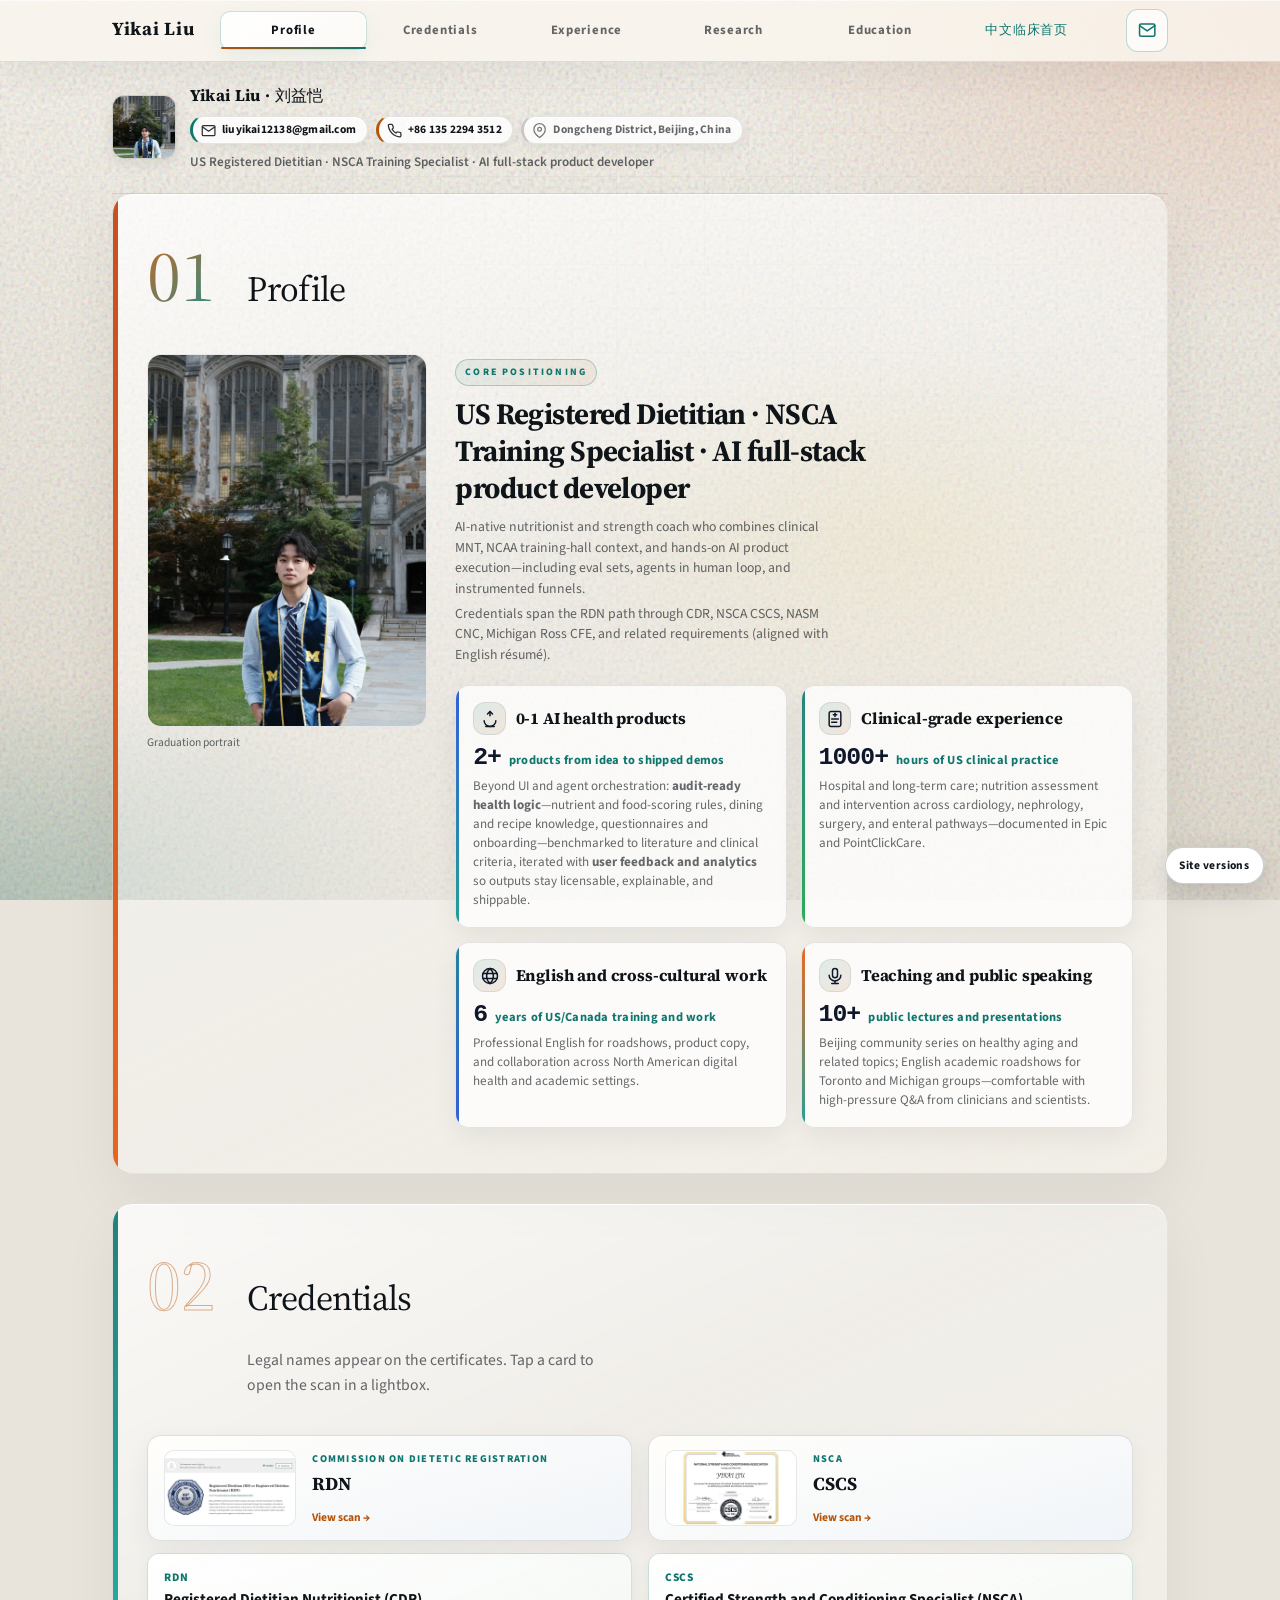
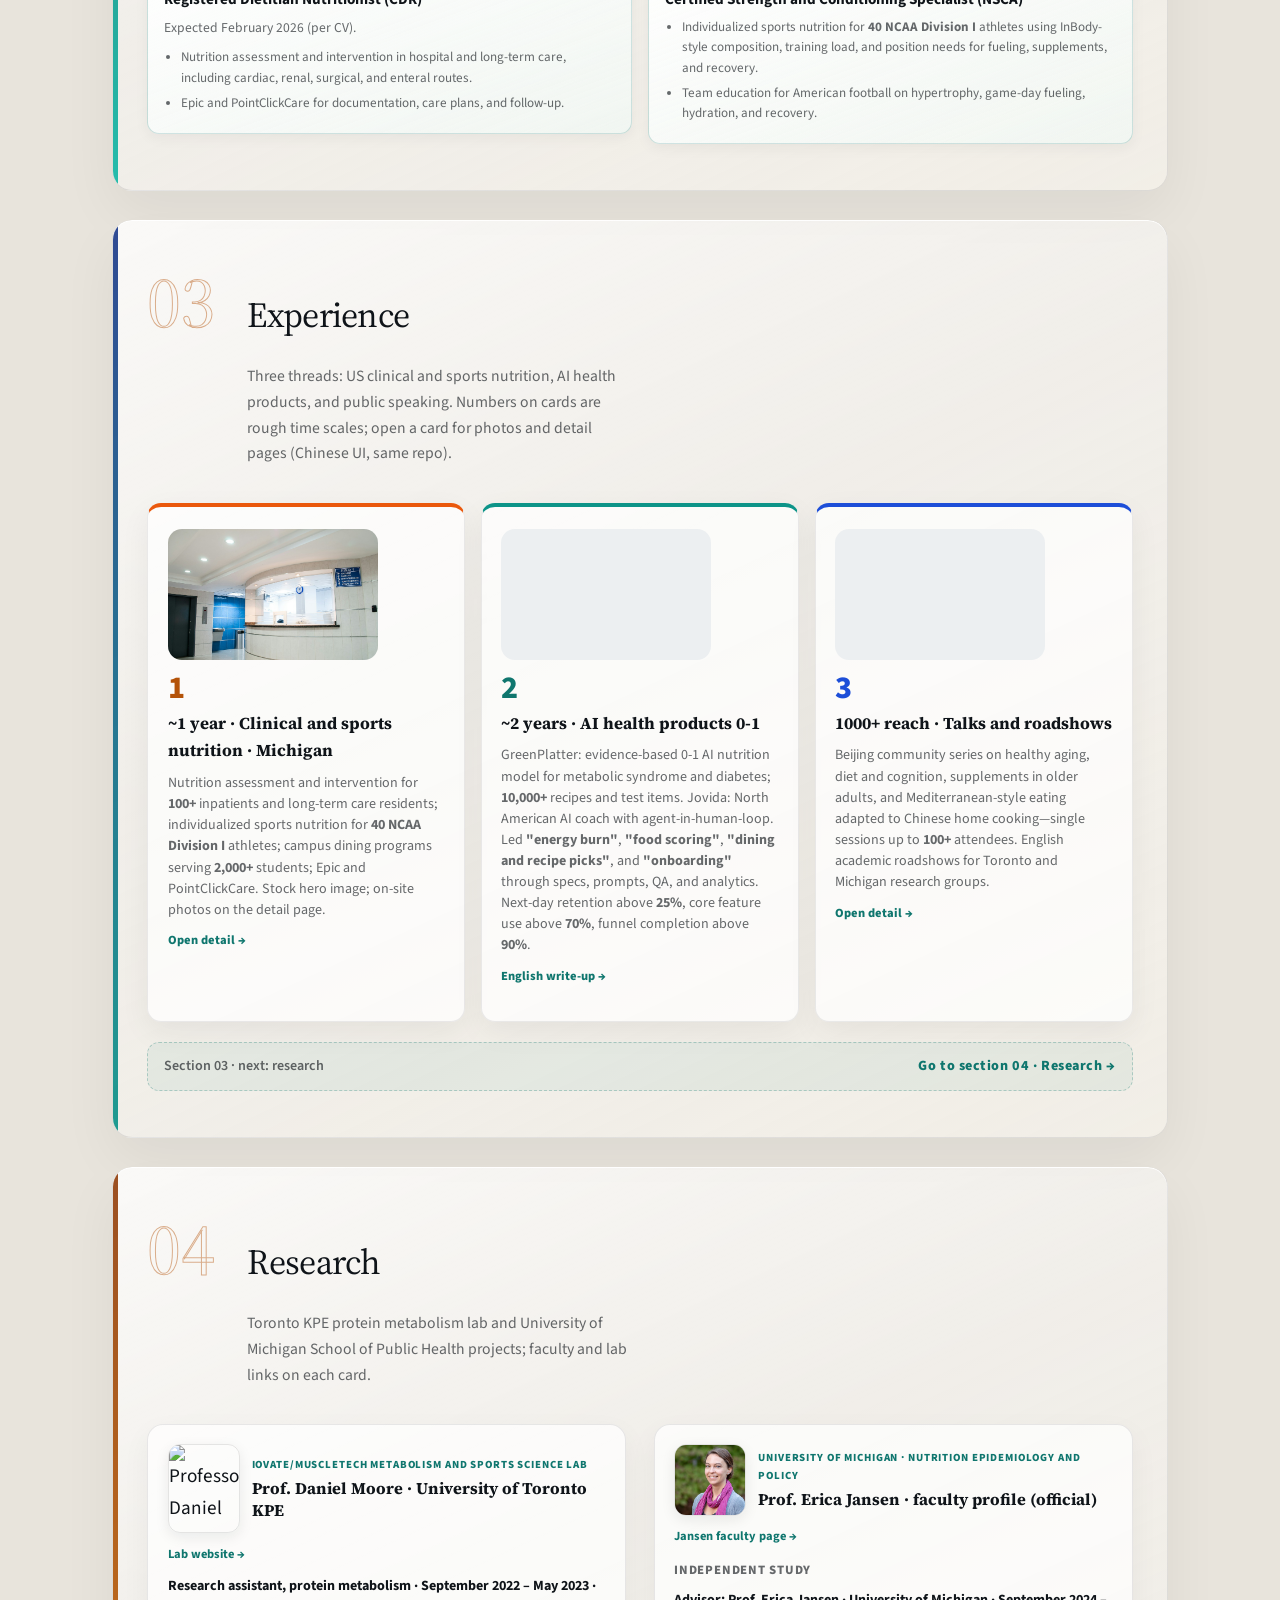
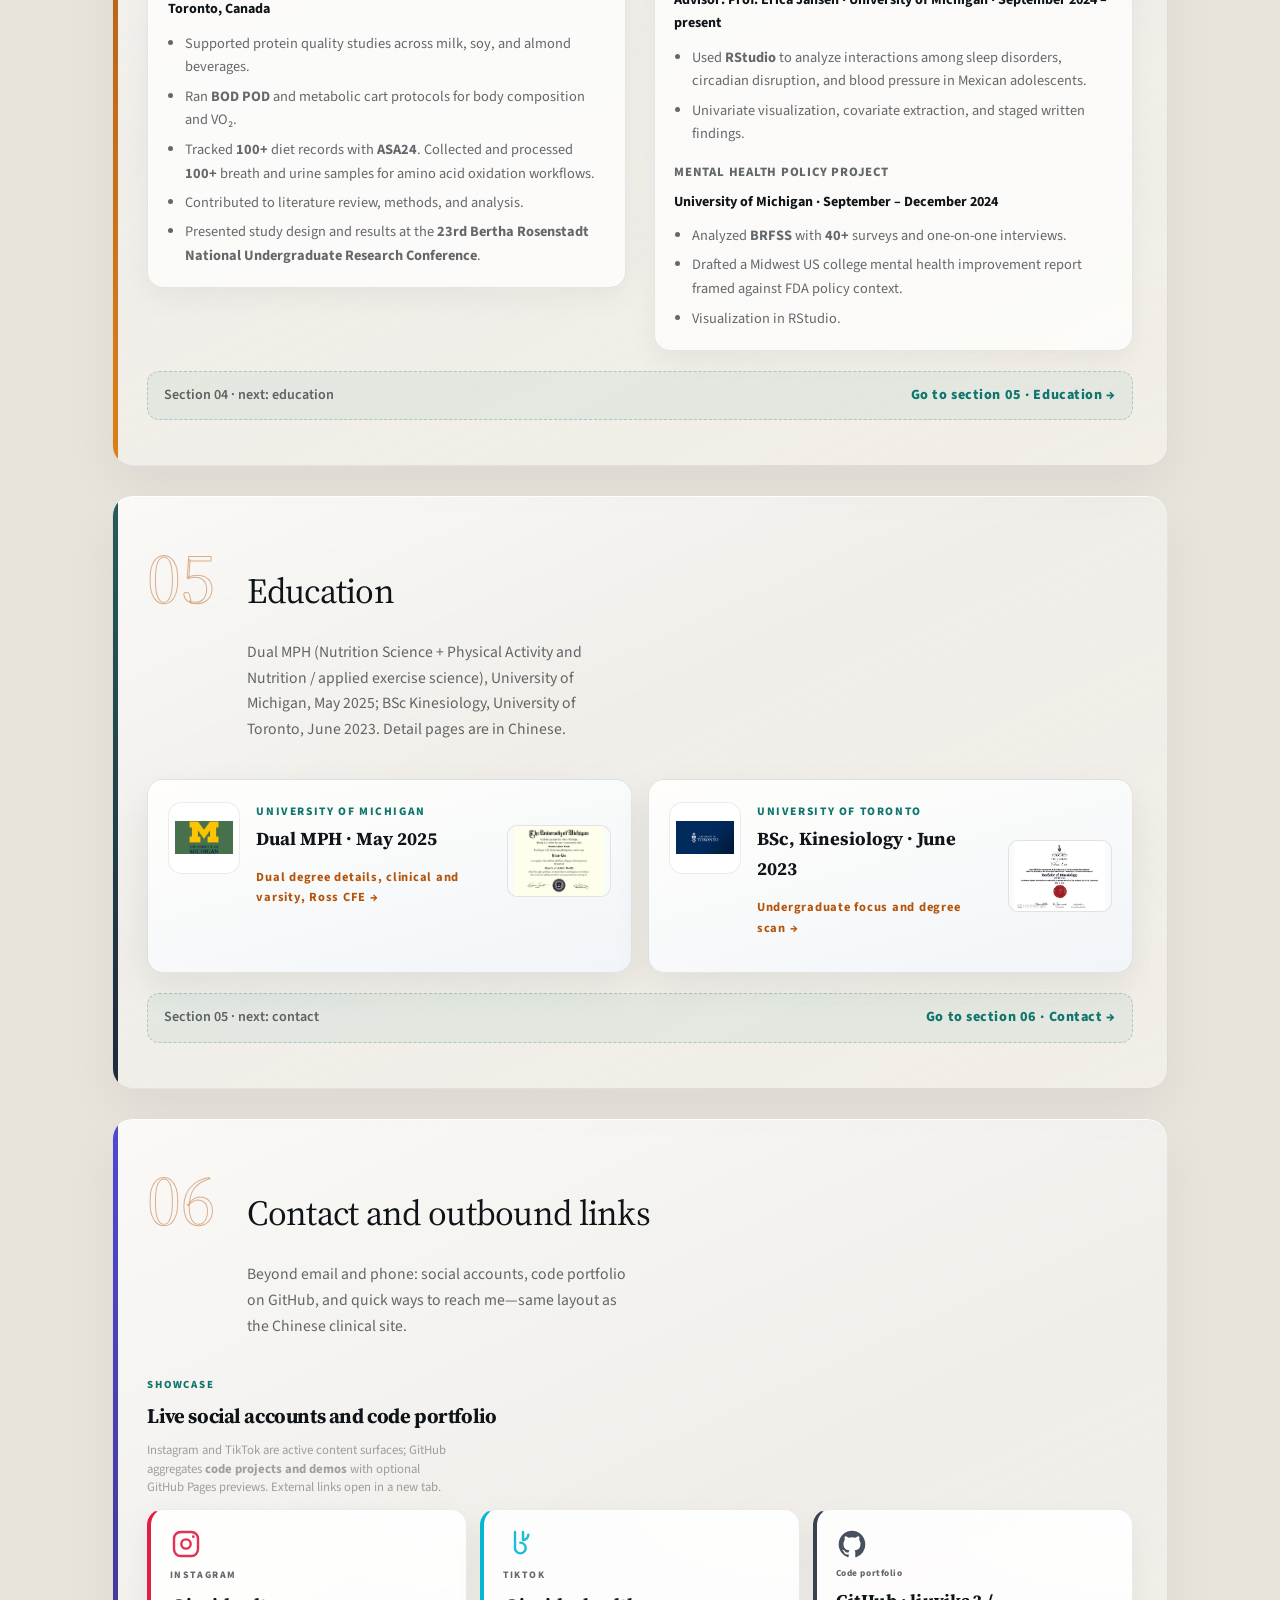
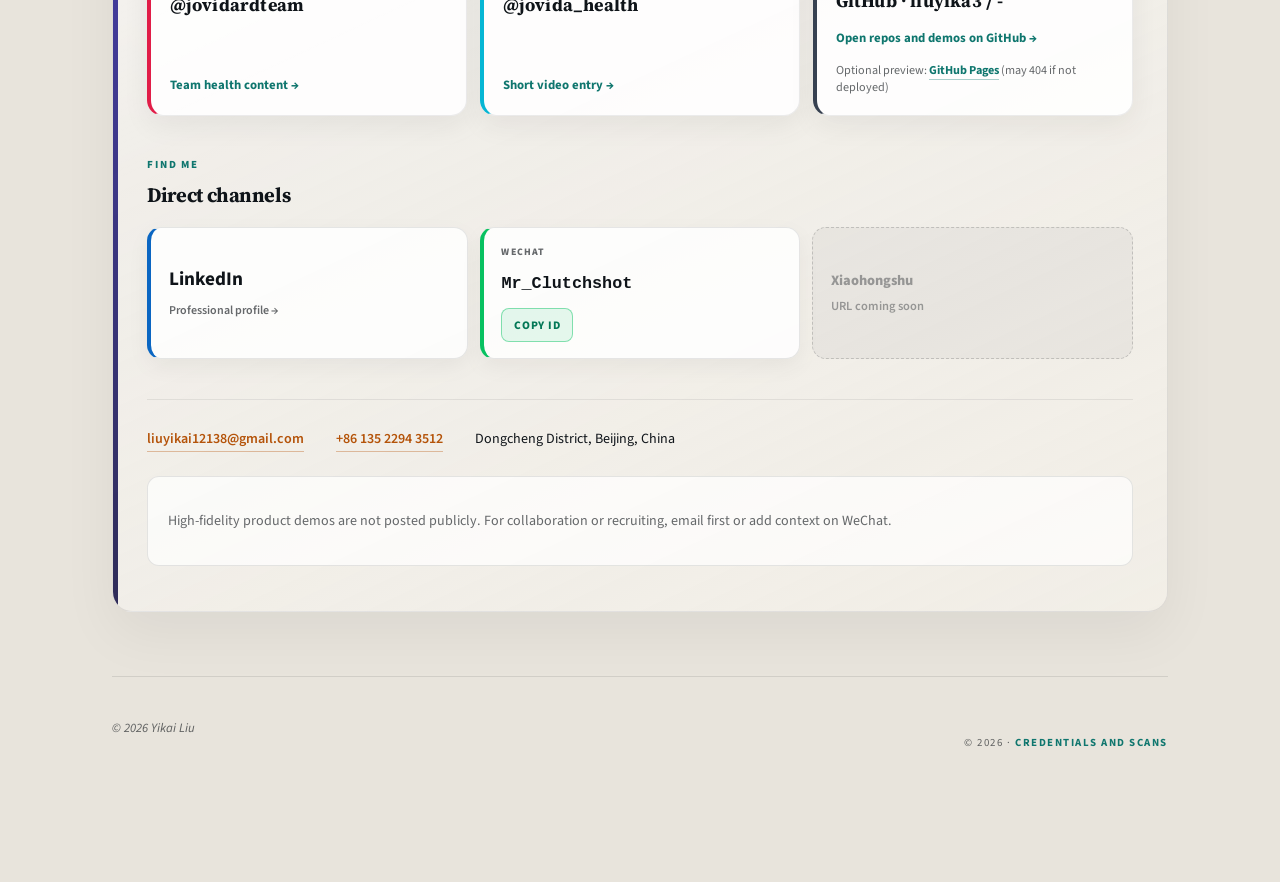
==== commit 0f7a3b31: "Update core positioning tagline (RDN · NSCA · AI full-stack developer)" ====
--- a/index.html
+++ b/index.html
@@ -4,7 +4,7 @@
   <meta charset="utf-8" />
   <meta name="viewport" content="width=device-width, initial-scale=1" />
   <title>Yikai Liu · Clinical nutrition · RDN · Michigan</title>
-  <meta name="description" content="Registered Dietitian Nutritionist (RDN), NSCA-CSCS training specialist, AI fullstack developer. US clinical, NCAA Division I sports nutrition, GreenPlatter and Jovida 0-1." />
+  <meta name="description" content="US Registered Dietitian · NSCA Training Specialist · AI full-stack product developer. US clinical, NCAA Division I sports nutrition, GreenPlatter and Jovida 0-1." />
   <link rel="alternate" hreflang="zh-Hans" href="https://liuyika3.github.io/personal_website_medical/index.html" />
   <link rel="alternate" hreflang="en" href="./" />
   <link rel="icon" href="images/favicon.svg" type="image/svg+xml" />
@@ -60,7 +60,7 @@
                 <span class="mast-chip__text">Dongcheng District, Beijing, China</span>
               </span>
             </div>
-            <p class="mast-identity__role" style="margin:0.55rem 0 0;font-size:0.82rem;line-height:1.45;color:var(--ink-muted);max-width:42rem">Registered Dietitian Nutritionist (RDN), NSCA-CSCS training specialist, AI fullstack developer</p>
+            <p class="mast-identity__role" style="margin:0.55rem 0 0;font-size:0.82rem;line-height:1.45;color:var(--ink-muted);max-width:42rem">US Registered Dietitian · NSCA Training Specialist · AI full-stack product developer</p>
           </div>
         </div>
       </div>
@@ -84,7 +84,7 @@
           <div class="cap-hero">
             <div class="cap-hero__head reveal-stack" aria-label="Core positioning">
               <p class="cap-hero__kicker">Core positioning</p>
-              <h3 class="cap-hero__title">US Registered Dietitian Nutritionist (RDN) and NSCA-CSCS training specialist with AI full-stack product delivery</h3>
+              <h3 class="cap-hero__title">US Registered Dietitian · NSCA Training Specialist · AI full-stack product developer</h3>
               <p class="cap-hero__sub">
                 <span class="cap-hero__subline">AI-native nutritionist and strength coach who combines clinical MNT, NCAA training-hall context, and hands-on AI product execution—including eval sets, agents in human loop, and instrumented funnels.</span>
                 <span class="cap-hero__subline">Credentials span the RDN path through CDR, NSCA CSCS, NASM CNC, Michigan Ross CFE, and related requirements (aligned with English résumé).</span>
